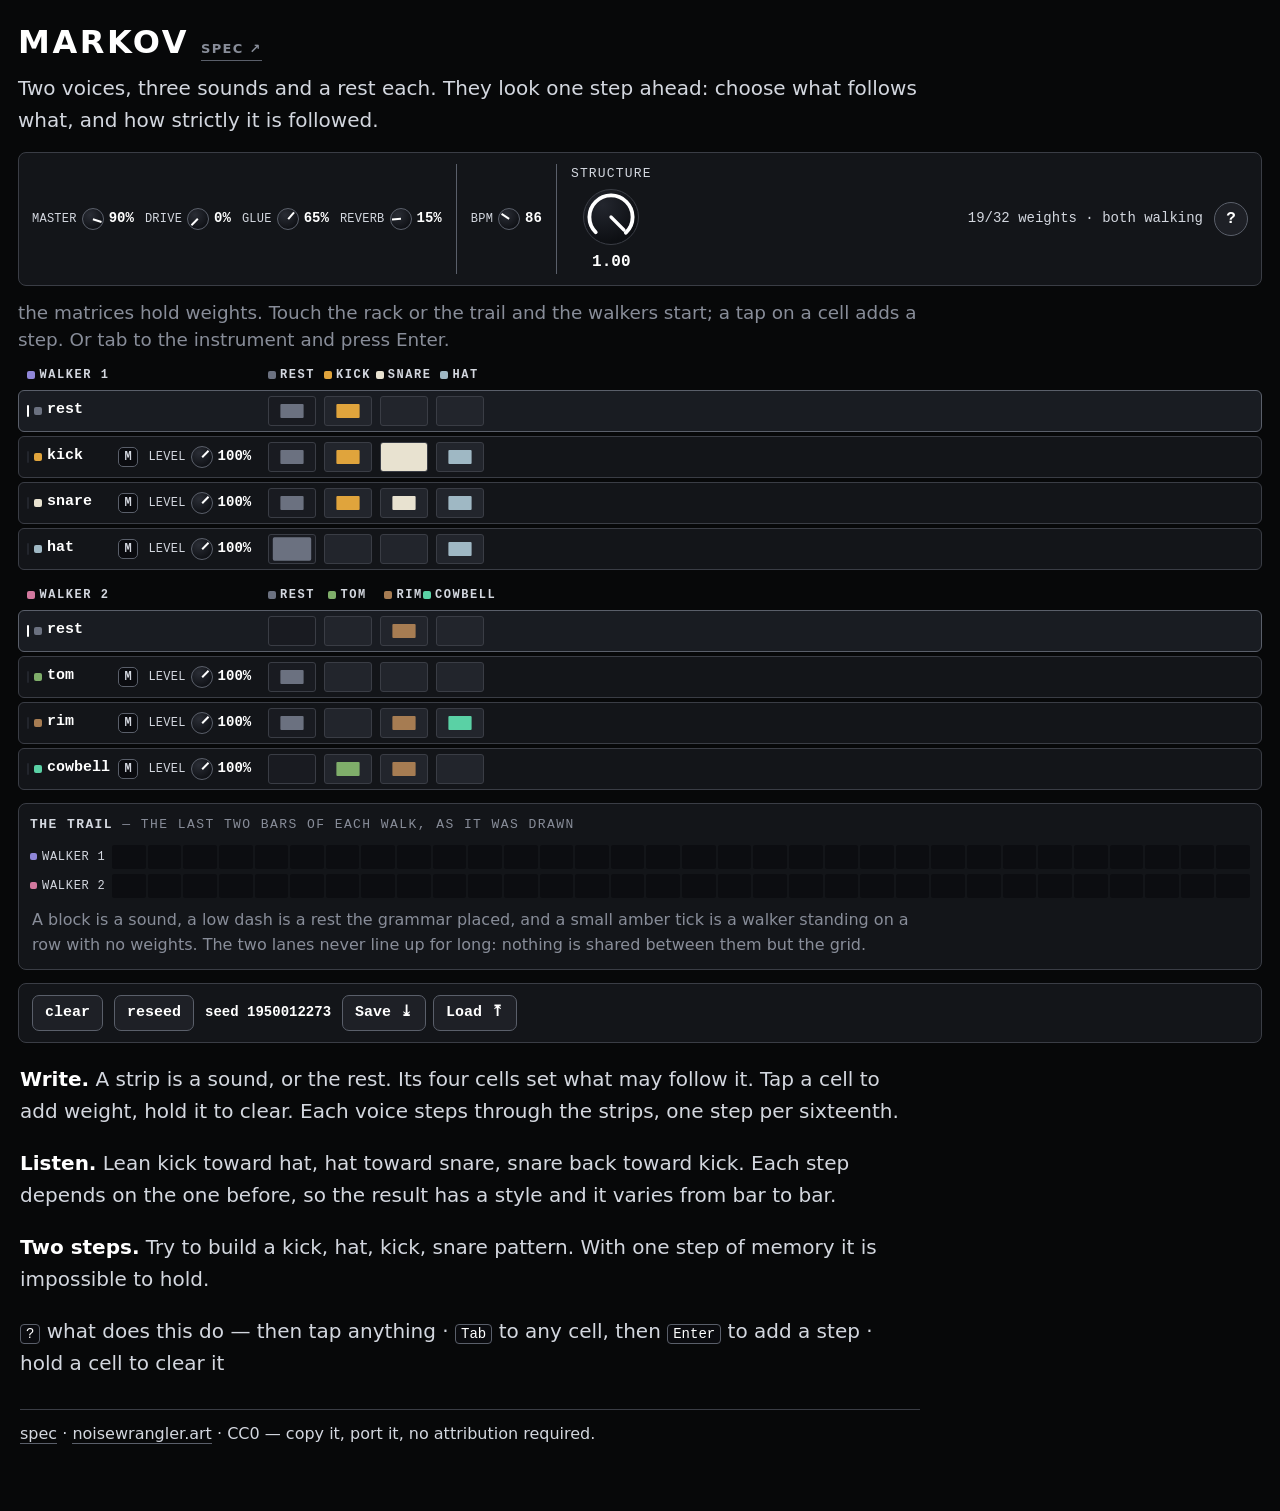
==== toys/markov/index.html @ 9e93f495 "hints: one plain sentence per control Co-Authored-By: Claude Fable 5.1 <noreply@anthropic.com> Claud" ====
<!doctype html>
<html lang="en">
<head>
<meta charset="utf-8">
<meta name="viewport" content="width=device-width, initial-scale=1, viewport-fit=cover">
<title>markov</title>
<meta name="description" content="Two first-order Markov chains, four states each, thirty-two weights. Each voice looks one step ahead. Set the weights by hand and listen to what one step of memory gives you.">
<meta property="og:title" content="markov — Playable Papers">
<meta property="og:description" content="Two voices that look one step ahead. Set what follows what, then turn the structure dial from strict to random.">
<meta property="og:image" content="https://play.noisewrangler.art/markov/og.png">
<meta property="og:url" content="https://play.noisewrangler.art/markov/">
<meta property="og:type" content="website">
<meta property="og:site_name" content="Noise Wrangler">
<link rel="alternate" type="text/markdown" href="spec.md" title="markov — mechanism spec">
<link rel="icon" href="../../lib/icon/favicon.svg" type="image/svg+xml">
<link rel="icon" href="../../lib/icon/favicon.ico" sizes="32x32">
<link rel="icon" href="../../lib/icon/favicon-192.png" type="image/png" sizes="192x192">
<link rel="icon" href="../../lib/icon/favicon-512.png" type="image/png" sizes="512x512">
<link rel="apple-touch-icon" href="../../lib/icon/apple-touch-icon.png">
<link rel="stylesheet" href="../../lib/lab.css">
<script>
/* ---- the stale-library guard, and why it is here rather than in the library ----
   A browser holding a cached `lib/*.js` that no longer matches this file gets a
   script that throws at its first statement and a `.wrap` that stays completely
   empty: a blank black page, no message, nothing to act on.

   `Lab.page` makes the same check for the pieces it calls — but it cannot run
   at all if `page.js` is itself the stale file, which is why this one is inline,
   in the head, ahead of every library script, and depends on nothing. */
(function () {
  var PARTS = ['audio', 'clock', 'voices', 'ui', 'shell', 'page', 'state'];

  function gone() {
    if (!window.Lab) return ['Lab'];
    var out = PARTS.filter(function (n) { return !window.Lab[n]; }).map(function (n) {
      return 'Lab.' + n;
    });
    if (!out.length && window.Lab.page && window.Lab.page.missing) {
      try { out = window.Lab.page.missing(); } catch (e) {}
    }
    return out;
  }

  function report(e) {
    var w = document.querySelector('.wrap');
    if (!w || w.children.length) return;
    var missing = gone();
    var p = document.createElement('p');
    p.className = 'hint';
    if (missing.length) {
      p.innerHTML = 'This page needs a hard reload ' +
        '(<kbd>Ctrl</kbd>+<kbd>Shift</kbd>+<kbd>R</kbd>): the browser is holding a ' +
        'cached copy of the library that no longer matches it. Missing: ';
      p.appendChild(document.createTextNode(missing.join(', ')));
    } else {
      p.textContent = 'This page did not start. The library is all here, so this is ' +
        'the page\'s own error: ';
      var c = document.createElement('code');
      c.textContent = (e && (e.message || (e.error && e.error.message))) || 'no message';
      p.appendChild(c);
    }
    w.appendChild(p);
  }

  /* Three ways a page fails to start, and three listeners. A throw at the top
     level is an 'error'. A throw inside `Lab.state.open(...).then` — where a
     page that opens on its default.json builds — is an unhandled REJECTION,
     which 'error' never hears. And a library piece that is simply absent is
     named at load. An empty .wrap at load is NOT evidence by itself: a page
     that opens asynchronously is legitimately empty while its default is
     fetched, so the load check reports only when `gone()` names a piece. */
  addEventListener('error', report);
  addEventListener('unhandledrejection', function (e) { report(e.reason); });
  addEventListener('DOMContentLoaded', function () {
    setTimeout(function () { if (gone().length) report(); }, 0);
  });
})();
</script>
<style>
/* Toy-specifics only — everything else is the lab bench (lab.css) and the
   composition (Lab.page).

   THE HUES ON THIS PAGE, and the rule they live under. Chrome is greyscale;
   hue belongs to events. A weight cell wears the colour of the state it points
   AT, because that is what the weight buys — so a column that is often set
   shows as a stripe of one hue, and a trail mark wears the colour of the sound
   that was drawn. The two WALKER hues are the third use and the one that needs
   saying: a walker is a voice in the paper's sense — a chain is monophonic —
   so its hue names a source of events, not a control. It appears on the
   walker's caption row in the rack and on its lane in the trail, and nowhere
   else. The rest is grey everywhere, because it is a state and not a sound. */

/* ---- a weight cell ----
   Wider than the 44 px target floor and shorter than it, which is what fits
   eight strips of the standard shape on one screen. A mis-tap is
   reversible in one gesture: tapping again cycles the weight round to zero. */
.wc{width:100%;height:30px;min-height:0;padding:0;border-radius:3px;
  background:var(--cell);border:1px solid var(--line);
  touch-action:pan-y;-webkit-touch-callout:none;user-select:none;
  display:flex;align-items:center;justify-content:center;cursor:pointer}
.wc:hover{border-color:var(--line2)}
.wc:focus-visible{outline:2px solid var(--accent);outline-offset:1px}
.wc i{display:block;width:100%;height:100%;border-radius:2px;
  transform:scale(0);transition:transform .09s ease-out}
/* The rest COLUMN is a hole the matrix places, so it reads a shade apart from
   the three that place a sound. The border above is what keeps it a target on
   a LIT strip: its ground and the lit row's are within a value of each other,
   so a cell distinguished by ground alone disappears on the one row a visitor
   is most likely to be editing. */
.wc.torest{background:#191b21}

/* ---- the strip the walker is standing on ----
   The lit strip is what makes a dead end visible as a light that has stopped
   moving, and it has to survive being one row among eight dark ones: a lift of
   the row's ground plus a mark against its name. */
.rack .rrow.cur{background:#191c22;border-color:var(--line2)}
.rack .rrow.cur .rname::before{content:'';width:2px;height:12px;border-radius:1px;
  background:var(--ink);flex:0 0 auto}

.rack .rrow .rname::before{content:'';width:2px;height:12px;border-radius:1px;
  background:var(--cell);flex:0 0 auto}


/* ---- the trail: the last two bars of each walk ----
   In the DOM rather than on a canvas: thirty-two discrete slots per walker,
   one per cell of the lattice, rather than a scrolling stretch of time — so a
   grid of elements needs no device-pixel handling and no resize listener, and
   it scales with the page. */
.tlane{display:grid;grid-template-columns:var(--tlab,80px) repeat(32,minmax(0,1fr));
  gap:2px;align-items:center}
.tlane + .tlane{margin-top:5px}
.tlab{display:flex;align-items:center;gap:5px;font-size:12px;color:var(--dim);
  text-transform:uppercase;letter-spacing:.06em;white-space:nowrap;overflow:hidden}
.tlab i{width:7px;height:7px;border-radius:2px;flex:0 0 auto}
.tsl{height:24px;border-radius:2px;background:#0c0d11;position:relative;overflow:hidden}
/* The bar line. NOT `.bar`: that is the library's control-row class, and a
   slot wearing it took `lab.css`'s panel background, border, padding and
   13 px bottom margin — which in a centre-aligned grid lifted every
   sixteenth slot off the line the other thirty-one sit on. A toy's own
   decoration class is never a bare word `lab.css` already owns. */
.tsl.blin{box-shadow:inset 1px 0 0 rgba(255,255,255,.22)}
.tsl i{position:absolute;inset:2px;border-radius:1px;display:block}
.tsl.hit i{background:var(--c)}
/* A rest is a state and it is drawn as one: a low dash, not an empty slot, so
   a silence the grammar placed is distinguishable from a walk that has not
   reached this cell yet. */
.tsl.rest i{inset:auto 2px 8px 2px;height:2px;background:var(--line2)}
.tsl.stuck i{inset:6px 42% 6px 42%;background:var(--warn);opacity:.45}
.tnote{margin:9px 2px 0;font-family:var(--fp);font-size:1rem;color:var(--faint);line-height:1.6;max-width:900px}
@media (max-width:720px){ .tnote{font-size:.95rem} }
</style>
</head>
<body>

<!-- The page is a composition the library lays out: this toy declares its
     master strip, its stage, its rack, its session controls, its text and its
     keys, and `Lab.page` puts them in the collection's order. -->
<div class="wrap"></div>

<script src="../../lib/audio.js"></script>
<script src="../../lib/clock.js"></script>
<script src="../../lib/voices.js"></script>
<script src="../../lib/ui.js"></script>
<script src="../../lib/shell.js"></script>
<script src="../../lib/page.js"></script>
<script src="../../lib/state.js"></script>
<script>
"use strict";

/* ============================================================
   markov — two first-order chains, four states each, and nothing
   else. See spec.md; the claim is §1 and the step rule is §3.
   ============================================================ */

/* ---- the two walkers ----
   Four states each: state 0 is the walker's REST and states 1..3 are its
   sounds. The sounds are the library palette unchanged, so the kick here is
   the kick in every other toy of the collection. None of the six has a long
   tail or a pitch: a crash smears the cell it was drawn on and a plucked note
   invites the ear to hear melody, and either blurs the figure this page wants
   heard.

   The walker's own hue is not a sound's. It names the lane and the group. */
const WALKERS = [
  { key: 'w1', name: 'walker 1', color: '#8f86d8', sounds: ['kick', 'snare', 'hat'] },
  { key: 'w2', name: 'walker 2', color: '#d2789e', sounds: ['tom', 'rim', 'cowbell'] }
];

const NW = WALKERS.length;
const S = 4;                                 // states per walker, rest included
const CELLS = S * S;                         // 16 weights per walker
const REST_HUE = '#6b7180';
const MAXW = 4;                              // steps of weight a cell can hold

const BPM = { min: 40, max: 200, def: 100 };
const BAR_CELLS = 16;
const TRAIL = BAR_CELLS * 2;                 // the last two bars

const stName = (w, i) => (i === 0 ? 'rest' : WALKERS[w].sounds[i - 1]);
function stColor(w, i) {
  if (i === 0) return REST_HUE;
  const v = Lab.voices.get(WALKERS[w].sounds[i - 1]);
  return (v && v.color) || '#888';
}

/* ---- the caption a group is headed by ----
   The four "next" columns mean different sounds in each group, so each group
   carries its own heading: the walker's name over the name column, and over
   each "next" column the state that column points at. A heading of bare names
   would ask a visitor to match a hue against a row label eight times before
   they could play, so every cell holds a swatch — the rack's own `.rsw`, the
   same mark the strips wear.

   They are FUNCTIONS rather than nodes because both groups want live cells: a
   Node handed to a second caption row is cloned, which is right for a copy and
   wrong for two headings that were never the same heading. */
function capCell(text, hue) {
  const f = document.createDocumentFragment();
  const sw = document.createElement('i');
  sw.className = 'rsw';
  sw.style.background = hue;
  f.append(sw, document.createTextNode(text));
  return f;
}

function captionFor(wi) {
  const out = { name: () => capCell(WALKERS[wi].name, WALKERS[wi].color) };
  for (let c = 0; c < S; c++) out['n' + c] = () => capCell(stName(wi, c), stColor(wi, c));
  return out;
}

function captionHintFor(wi) {
  const out = {
    name: WALKERS[wi].name + ': four states and their sixteen weights'
  };
  for (let c = 0; c < S; c++) {
    out['n' + c] = 'how often ' + stName(wi, c) + ' may follow each strip’s state';
  }
  return out;
}

/* ---- params: written by the controls, read live by the engine ----
   RESTORE BEFORE BUILD. The snapshot lands here first and the controls take
   their initial value from it, so no UI syncing exists anywhere.

   Thirty-two numbers set one at a time is by far the most expensive thing on
   this page to lose, so the matrices autosave with everything else. The
   factory matrices here are EMPTY — that is the instrument `clear` returns to,
   and what a page opened off a disk gets — while a stranger opens on the
   example in default.json. Either way no line on the page may state what a
   matrix holds as though it were a fact about the page: the lines that say so
   are driven by the matrices. */
const params = {
  bpm: BPM.def,
  seed: 0,
  mx: [new Array(CELLS).fill(0), new Array(CELLS).fill(0)],
  /* How closely the walk READS the matrices: 1 the matrices as written, 0 a
     uniform draw. A lens on the draw, never a write — see drawNextState. */
  structure: 1,
  strips: {}
};

/* `params` is the schema the merge restores into — a key it does not hold is
   dropped — so the strips are declared here, one per rack row, by the row's key. */
WALKERS.forEach(function (wk) {
  for (let r = 0; r < S; r++) params.strips[wk.key + 's' + r] = { gain: 1, mute: false, pan: 0 };
});

/* ---- what the page opens on ----
   A returning visitor's session, else the example in default.json (JP's
   matrices of 2026-10-05), else the bare factory parameters above — which is
   the empty instrument, and what a page opened off a disk gets, saying so.

   THE REST OF THIS SCRIPT IS THE CALLBACK'S BODY AND IS NOT RE-INDENTED: a
   one-change re-indent of eight hundred lines destroys the history of every
   line in it. The callback closes at the foot of the script. */
Lab.state.open('markov').then(function (saved) {
if (saved && saved.params) Lab.state.merge(params, saved.params);
if (!params.seed) params.seed = Lab.prng.newSeed();

/* A snapshot written by an earlier shape of this page can carry anything, and
   the matrices are the one thing the engine indexes into blind. Normalise them
   to exactly what the walkers expect rather than trusting storage. */
params.mx = WALKERS.map(function (_, i) {
  const src = (Array.isArray(params.mx) && Array.isArray(params.mx[i])) ? params.mx[i] : [];
  const out = new Array(CELLS).fill(0);
  for (let k = 0; k < CELLS; k++) {
    const v = Math.round(Number(src[k])) || 0;
    out[k] = v > 0 ? Math.min(v, MAXW) : 0;
  }
  return out;
});

// the dial's value, from anywhere: a number, clamped to its own range
params.structure = (typeof params.structure === 'number' && isFinite(params.structure))
  ? Math.max(0, Math.min(1, params.structure)) : 1;

/* NOTHING HAS TO BE ZEROED ON LOAD. A page never reopens sounding, and here
   that is the start gesture's doing rather than a parameter's: the audio
   context is built inside the visitor's first press and never at load, so a
   restored page is silent until a hand asks — and then it resumes the grammar
   it was left with, which is what a restored matrix is for. A page whose gate
   is a saved number has to force that number back to zero; this one has no
   gate at all. */

/* ---- the walkers' state, and their randomness ----
   Each walker owns its stream. Two walkers drawing from one generator would
   make walker 1's sequence depend on how many draws walker 2 had made, so
   adding a weight to walker 2 would change walker 1's walk — the opposite of
   the claim. Both are derived from one seed, so a reseed moves the whole
   performance and a saved seed replays it. */
const walk = WALKERS.map(() => ({ state: 0, rng: null }));

function seedWalkers() {
  const root = Lab.prng.create(params.seed);
  walk.forEach(w => { w.rng = Lab.prng.create(root.int(1, 2147483646)); });
}
seedWalkers();

const cellSec = () => 60 / params.bpm / 4;

const wAt = (i, r, c) => params.mx[i][r * S + c];

function rowSum(i, r) {
  const W = params.mx[i];
  let s = 0;
  for (let c = 0; c < S; c++) s += W[r * S + c];
  return s;
}

function weightsSet() {
  let n = 0;
  for (let i = 0; i < NW; i++) for (let k = 0; k < CELLS; k++) if (params.mx[i][k] > 0) n++;
  return n;
}

/* Below structure 1 every row has somewhere to go — the uniform share
   reaches every state — so a walker can only stand still at 1. */
const structured = () => params.structure >= 1;
const walking = i => !structured() || rowSum(i, walk[i].state) > 0;

/* MarkovStateMachine::drawNextState, line for line.
   The two branches that look like defensive noise are the rule, and both say
   the same thing: the chain STAYS. An all-zero row is idempotent, and so is the
   floating-point tail where the accumulation lands a hair under the draw — the
   source returns the current slot there, and reaching back for the last
   non-zero column instead would advance the walk on an arithmetic accident.
   Whole weights sum exactly and never reach it; fractional ones can, and that
   is the port the agreement is written for. */
function drawNextState(i, current) {
  const W = params.mx[i];
  const row = new Array(S);
  let sum = 0;
  for (let c = 0; c < S; c++) { row[c] = W[current * S + c]; sum += row[c]; }

  if (!structured()) return drawBlended(i, current, row, sum);

  if (sum <= 0) return current;              // empty row: the chain stays put

  const r = walk[i].rng.float(0, sum);
  let cum = 0;
  for (let c = 0; c < S; c++) {
    cum += row[c];
    if (r <= cum) return c;
  }
  return current;                            // the accumulation fell short: stay
}

/* THE STRUCTURE DIAL'S LAW — a blend in PROBABILITY space, per row:

     p_example = w / Σw              (Σw > 0)
               = one-hot on itself   (Σw = 0: an empty row means stay)
     p         = (1 − s)·¼ + s·p_example

   Not a blend of the weights: the example's rows have different totals, so a
   heavy row would keep its shape at mid-dial while a light one went flat
   early, and the middle of the dial would mean something different on every
   row. In probability space every row is the same distance from uniform at
   the same `s`. At s = 1 the draw above runs instead, unchanged and drawing
   the same one number per step, so the full dial is the plain chain exactly;
   below 1 no row is a dead end. The matrices themselves are never touched. */
function drawBlended(i, current, row, sum) {
  const s = params.structure;
  const r = walk[i].rng.float(0, 1);
  let cum = 0;
  for (let c = 0; c < S; c++) {
    const pe = sum > 0 ? row[c] / sum : (c === current ? 1 : 0);
    cum += (1 - s) / S + s * pe;
    if (r <= cum) return c;
  }
  return current;                            // float dust at the top: stay
}

/* ============================================================
   ONE CELL OF THE LATTICE, FOR ONE WALKER.

   There is no gate and no rest length: what the walk draws is
   what sounds, and a long silence is a heavy rest→rest weight.
   ============================================================ */
function step(i, t, late) {
  const from = walk[i].state;

  /* An empty current row is a DEAD END: no advance, no emission. The state
     machine's own `advance()` would return `current` here and the sound would
     re-fire on every cell; the trigger guards it instead. It is also where
     `clear` leaves the page — an empty matrix is four dead ends and both
     walkers stand on their rest — so this branch is a state a visitor meets
     rather than an edge case, and the start line says so in words. Below
     structure 1 there is no dead end: the uniform share always has a way on. */
  if (structured() && rowSum(i, from) <= 0) return { kind: 'stuck' };

  const next = drawNextState(i, from);
  walk[i].state = next;

  if (next === 0) return { kind: 'rest' };   // a hole the grammar placed

  /* A cell whose timestamp is already past — the tab was hidden long enough to
     outrun even the widened horizon — is WALKED and not sounded, or the whole
     backlog arrives at once the moment the tab comes back. */
  if (!late) Lab.voices.play(WALKERS[i].sounds[next - 1], t);
  return { kind: 'hit', state: next };
}

/* ---- the scheduler ----
   ONE ticker drives both walkers: they share the lattice and nothing else. The
   cell duration is read live so a bpm change alters only cells not yet
   scheduled, and every event lands on its cell's own absolute timestamp. */
const pending = [];
const ticker = Lab.clock.createTicker({
  periodSec: cellSec,
  onTick: (n, t) => {
    const late = !Lab.audio.ctx || t < Lab.audio.ctx.currentTime - 0.005;
    for (let i = 0; i < NW; i++) {
      const ev = step(i, t, late);
      ev.t = t; ev.n = n; ev.w = i;
      pending.push(ev);
    }
    /* The release queue is drained on animation frames, and those do not run
       in a hidden tab while the walks do — so the queue is bounded WHERE IT IS
       FILLED. Older entries go rather than the newest, because what a
       returning visitor wants to see is the walk they came back to. */
    if (pending.length > 1024) pending.splice(0, pending.length - 1024);
  }
});

/* ============================================================
   THE TRAIL — time, which a strip cannot hold.
   ============================================================ */

/* Events are composed up to a horizon ahead of the sound, so the trail and the
   lit strip are released against the AUDIO clock rather than drawn when they
   are scheduled. Otherwise the walk is seen an eighth of a second before it is
   heard.

   This surface is on `requestAnimationFrame` and not on `page.onPaint`, which
   is where a rack cell that is a VIEW belongs: at 100 bpm a cell is 150 ms and
   the page's poll runs at 200, so the walk would be shown behind its own
   sound. The reason the poll exists — that it stops in a hidden tab — is
   satisfied here by bounding the queue at the ticker instead. */
const trailBuf = WALKERS.map(() => []);
const shown = WALKERS.map(() => 0);          // the state each lane is showing
let raf = 0;

const trailEl = document.createElement('div');
const lanes = [];
WALKERS.forEach(function (wk, i) {
  const lane = document.createElement('div');
  lane.className = 'tlane';
  lane.setAttribute('role', 'img');
  lane.setAttribute('aria-label', wk.name + ': the last two bars of its walk');
  const lab = document.createElement('div');
  lab.className = 'tlab';
  const sw = document.createElement('i');
  sw.style.background = wk.color;
  lab.appendChild(sw);
  lab.appendChild(document.createTextNode(wk.name));
  lane.appendChild(lab);
  const slots = [];
  for (let k = 0; k < TRAIL; k++) {
    const d = document.createElement('div');
    d.className = 'tsl';
    d.appendChild(document.createElement('i'));
    lane.appendChild(d);
    slots.push(d);
  }
  lanes.push(slots);
  trailEl.appendChild(lane);
});

const trailBlk = Lab.ui.panel({
  title: 'the trail',
  note: 'the last two bars of each walk, as it was drawn',
  label: 'the trail'
});
trailBlk.appendChild(trailEl);
trailBlk.insertAdjacentHTML('beforeend',
  '<p class="tnote">A block is a sound, a low dash is a rest the grammar placed, ' +
  'and a small amber tick is a walker standing on a row with no weights. ' +
  'The two lanes never line up for long: nothing is shared between them but the grid.</p>');

function pushTrail(ev) {
  const buf = trailBuf[ev.w];
  buf.push(ev);
  while (buf.length > TRAIL) buf.shift();
}

function paintTrail() {
  for (let i = 0; i < NW; i++) {
    const buf = trailBuf[i], slots = lanes[i], off = TRAIL - buf.length;
    for (let k = 0; k < TRAIL; k++) {
      const el = slots[k], fill = el.firstChild;
      const ev = k >= off ? buf[k - off] : null;
      let cls = 'tsl';
      if (ev) {
        if (ev.n % BAR_CELLS === 0) cls += ' blin';
        if (ev.kind === 'hit') {
          cls += ' hit';
          fill.style.setProperty('--c', stColor(i, ev.state));
        } else if (ev.kind === 'rest') cls += ' rest';
        else if (ev.kind === 'stuck') cls += ' stuck';
      }
      el.className = cls;
    }
  }
}

function frame() {
  const now = Lab.audio.ctx ? Lab.audio.ctx.currentTime : 0;
  let dirty = false;
  while (pending.length && pending[0].t <= now) {
    const ev = pending.shift();
    if (ev.kind === 'hit') shown[ev.w] = ev.state;
    else if (ev.kind === 'rest') shown[ev.w] = 0;
    pushTrail(ev);
    dirty = true;
  }
  if (dirty) { paintTrail(); paintCurrent(); }
  raf = requestAnimationFrame(frame);
}

/* ============================================================
   THE RACK — the instrument, with both matrices in it.

   A weight is a playable parameter, so it is a rack cell. Eight
   strips in state order, each walker's group opened by its rest:
   a rest is a strip in the standard shape with its mixer cells
   empty, so the columns line up and anything a rest grows later
   is one more column rather than a different kind of row.
   ============================================================ */
const ROWS = [];
const ROWAT = {};
WALKERS.forEach(function (wk, i) {
  for (let r = 0; r < S; r++) {
    const key = wk.key + 's' + r;
    ROWAT[key] = { key: key, w: i, s: r };
    const row = (r === 0)
      ? { key: key, name: 'rest', color: REST_HUE }     // no voice: no level, no mute
      : { key: key, voice: wk.sounds[r - 1], name: wk.sounds[r - 1] };
    /* Every group after the first opens its own caption row, immediately above
       the rest that opens the group. The first group's is the rack's own
       caption, declared on the columns below. */
    if (r === 0 && i > 0) row.group = { caption: captionFor(i), captionHint: captionHintFor(i) };
    ROWS.push(row);
  }
});

const NEXT_KEYS = ['n0', 'n1', 'n2', 'n3'];
const cellsEl = WALKERS.map(() => new Array(CELLS).fill(null));

/* Tap adds a step; a tap past full clears, so the whole range is reachable by
   tapping alone — and a long press clears from anywhere, which is the shortcut
   rather than the only way. A press that TRAVELS is a scroll and writes
   nothing: the rack is most of a narrow screen, so the page has to remain
   scrollable from on top of it. */
const LONG_MS = 420, SLOP = 9;

function wireCell(b, i, r, c) {
  let px = 0, py = 0, timer = 0;
  let done = false;   // the gesture has already been answered (a hold, a travel)
  const cancel = () => { if (timer) { clearTimeout(timer); timer = 0; } };

  b.addEventListener('pointerdown', e => {
    cancel();
    if (e.button) { done = true; return; }            // primary button only
    px = e.clientX; py = e.clientY; done = false;
    timer = setTimeout(() => { timer = 0; done = true; setWeight(i, r, c, 0); }, LONG_MS);
  });
  b.addEventListener('pointermove', e => {
    if (!timer && !done) return;
    if (Math.abs(e.clientX - px) > SLOP || Math.abs(e.clientY - py) > SLOP) {
      cancel(); done = true;
    }
  });
  b.addEventListener('pointerup', e => {
    cancel();
    if (done) return;
    if (Math.abs(e.clientX - px) > SLOP || Math.abs(e.clientY - py) > SLOP) return;
    bump(i, r, c);
  });
  b.addEventListener('pointercancel', () => { cancel(); done = true; });
  b.addEventListener('contextmenu', e => {
    e.preventDefault();
    done = true;                   // the up that follows is not a tap either
    setWeight(i, r, c, 0);
  });
  // Keyboard only: a pointer-driven click has already been answered above.
  b.addEventListener('click', e => { if (e.detail === 0) bump(i, r, c); });
}

function bump(i, r, c) {
  const v = wAt(i, r, c);
  setWeight(i, r, c, v >= MAXW ? 0 : v + 1);
}

function setWeight(i, r, c, v) {
  params.mx[i][r * S + c] = v > 0 ? v : 0;
  paintCell(i, r, c);
}

function paintCell(i, r, c) {
  const b = cellsEl[i][r * S + c];
  if (!b) return;
  const v = wAt(i, r, c);
  const f = b.firstChild;
  f.style.background = v > 0 ? stColor(i, c) : '';
  f.style.transform = 'scale(' + (v > 0 ? 0.34 + 0.66 * (v / MAXW) : 0) + ')';
  b.setAttribute('aria-label',
    stName(i, r) + ' to ' + stName(i, c) + ', weight ' + v + ' of ' + MAXW);
}

function paintAll() {
  for (let i = 0; i < NW; i++)
    for (let r = 0; r < S; r++) for (let c = 0; c < S; c++) paintCell(i, r, c);
  paintCurrent();
}

function paintCurrent() {
  if (!page || !page.rack) return;
  for (let i = 0; i < NW; i++) {
    for (let r = 0; r < S; r++) {
      const row = page.rack.row(WALKERS[i].key + 's' + r);
      if (row) row.classList.toggle('cur', r === shown[i]);
    }
  }
}

function weightCell(ctx, c) {
  const at = ROWAT[ctx.key];
  const b = document.createElement('button');
  b.type = 'button';
  b.className = 'wc' + (c === 0 ? ' torest' : '');
  b.appendChild(document.createElement('i'));
  b.dataset.hint = c === 0
    ? 'how often a rest may follow ' + stName(at.w, at.s) + ', hold to clear'
    : 'how often ' + stName(at.w, c) + ' may follow ' + stName(at.w, at.s) + ', hold to clear';
  b.title = b.dataset.hint;
  wireCell(b, at.w, at.s, c);
  cellsEl[at.w][at.s * S + c] = b;
  return b;
}

/* The rack's own caption row is the FIRST group's heading; every later group
   carries its own on the row that opens it. */
const CAP1 = captionFor(0), CAPHINT1 = captionHintFor(0);

const nextColumns = NEXT_KEYS.map(function (k, c) {
  return {
    key: k,
    width: '48px',
    caption: CAP1[k],
    captionHint: CAPHINT1[k],
    /* A weight cell ASKS FOR SOUND — it is what starts a walker — so it is
       marked rather than left to the region's blanket answer. */
    asks: true,
    cell: ctx => weightCell(ctx, c)
  };
});

/* ============================================================
   THE SESSION BAR — what you do TO the instrument.
   ============================================================ */
const clearBtn = Lab.ui.confirm({
  text: 'clear',
  armed: 'clear — sure?',
  hint: 'empty every weight of both matrices',
  onArm: () => {
    if (weightsSet()) return true;
    Lab.ui.status('there is nothing built yet');
    return false;
  },
  onConfirm: () => {
    for (let i = 0; i < NW; i++) {
      params.mx[i].fill(0);
      walk[i].state = 0;
      shown[i] = 0;
      trailBuf[i].length = 0;
    }
    pending.length = 0;
    paintAll();
    paintTrail();
    Lab.ui.status('cleared — both walkers are back on their rest');
  }
});

const seedEl = document.createElement('span');
seedEl.className = 'val';
function renderSeed() { seedEl.textContent = 'seed ' + params.seed; }
renderSeed();

const reseedBtn = document.createElement('button');
reseedBtn.type = 'button';
reseedBtn.textContent = 'reseed';
reseedBtn.dataset.hint = 'reroll the dice: same weights, new walks';
reseedBtn.title = reseedBtn.dataset.hint;
reseedBtn.addEventListener('click', () => {
  params.seed = Lab.prng.newSeed();
  seedWalkers();
  renderSeed();
  Lab.ui.status('seed ' + params.seed);
});

/* ============================================================
   THE STRUCTURE DIAL — one parameter, two dials.

   The desktop's sits in the master strip's controls: it shapes the
   walk and asks for nothing, so it declines and answers a cold hand.
   The phone's is the teaser's one control, and like everything in
   the teaser it arms. Each shows the other's writes; one parameter.
   It is on the desktop too because the value persists and the mode
   is CSS over one DOM: a desktop without it could play a blended
   chain with nothing on screen saying so.
   ============================================================ */
const STRUCT_HINT = 'how closely the walks follow their matrices: 1 as written, 0 random';
const STRUCT_DEF = 1;
let tStruct = null;
const dStruct = Lab.ui.dial({
  label: 'structure', min: 0, max: 1, step: 0.01, value: params.structure,
  fmt: v => v.toFixed(2), hint: STRUCT_HINT,
  onInput: v => { params.structure = v; if (tStruct) tStruct.show(v); },
  onDefault: () => dStruct.set(STRUCT_DEF)
});
tStruct = Lab.ui.dial({
  label: 'structure', min: 0, max: 1, step: 0.01, value: params.structure,
  fmt: v => v.toFixed(2),
  hint: 'how closely the walks follow their matrices: 1 as written, 0 random',
  onInput: v => { params.structure = v; dStruct.show(v); },
  onDefault: () => dStruct.set(STRUCT_DEF)
});

/* ============================================================
   THE PAGE
   ============================================================ */
function whoWalks() {
  const on = [];
  for (let i = 0; i < NW; i++) if (walking(i)) on.push(i);
  return on;
}

function allMuted() {
  return ROWS.every(function (r) {
    if (!r.voice) return true;                       // a rest has nothing to mute
    const s = params.strips[r.key];
    return !!(s && s.mute);
  });
}

const page = Lab.page.build({
  title: 'markov',
  shows: 'Two voices, three sounds and a rest each. They look one step ahead: ' +
         'choose what follows what, and how strictly it is followed.',
  spec: 'spec.md',
  // repo: '…',            ← SET BEFORE PUBLISHING
  site: 'https://noisewrangler.art',

  /* ---- the master strip ----
     The master chain, the tempo and the structure dial, and nothing else.
     There is no per-walker control anywhere on the desktop page: everything
     that is not the chain, or how it is read, is off it. No transport either — the walk has no beginning: it runs from the
     first touch, and after `clear` a button reading "play" would start
     nothing, which would be the page's first lie. */
  bpm: {
    min: BPM.min, max: BPM.max, def: BPM.def, value: params.bpm,
    hint: 'the pulse both walkers step on, one cell a sixteenth',
    onChange: v => { params.bpm = v; }
  },
  master: saved && saved.fx ? saved.fx : {},
  controls: [{ el: dStruct, says: 'that is structure — how closely the walks read ' +
    'their matrices. It shapes the walk and does not start it' }],
  hints: true,
  midi: false,
  status: () => {
    const on = whoWalks();
    const who = on.length === NW ? 'both walking'
      : on.length === 0 ? 'nothing walking'
      : WALKERS[on[0]].name + ' walking';
    return weightsSet() + '/' + (NW * CELLS) + ' weights · ' + who;
  },

  start: {
    gesture: 'Tap a cell in a rest row',      // the phrase for an empty or stuck chain
    state: () => {
      if (!weightsSet() && structured()) return 'nothing';
      if (!whoWalks().length) return 'stuck';
      const fx = Lab.audio.getState();
      if (allMuted() || (fx && fx.master <= 0)) return 'shut';
      return null;
    },
    words: {
      notStarted: () => (weightsSet()
        ? 'the matrices hold weights. Touch the rack or the trail and the walkers ' +
          'start; a tap on a cell adds a step.'
        : 'tap a cell in a rest row: that is the first weight, and it starts ' +
          'the audio and the chain at once.'),
      nothing: 'both chains are standing on their rest, and a rest with no weights ' +
               'goes nowhere. Tap a cell in a rest row to say what may follow a silence.',
      stuck: () => 'walker 1 is standing on ' + stName(0, walk[0].state) +
             ' and walker 2 on ' + stName(1, walk[1].state) + ', and neither row ' +
             'has a weight, so nothing can move. Give one of those rows a cell.',
      shut: 'it is running and nothing reaches you: every sound is muted in the rack, ' +
            'or the master level in the bar above is at zero.',
      running: () => {
        const on = whoWalks();
        /* Not `=== NW`: the build-time sweep measures every one of these
           sentences before a walker exists, and `running` with nothing walking
           must return a sentence rather than reach past the end of a list. */
        if (on.length !== 1) {
          return 'both chains are walking. Add a weight to change what may follow a ' +
                 'row, and press reseed to hear that a matrix holds a grammar.';
        }
        const off = WALKERS[on[0] === 0 ? 1 : 0];
        return WALKERS[on[0]].name + ' is walking and ' + off.name + ' is standing ' +
               'still. Tap a cell in its rest row to hear two chains that share nothing.';
      }
    }
  },

  /* What the hands play comes before what the eyes read: the matrices are in
     the rack, so the rack IS the instrument and the trail follows it. */
  instrument: 'rack',
  stage: [trailBlk],

  rack: {
    rows: ROWS,
    label: 'the two chains: a strip is a state, and the cells along it are what may follow it',
    columns: [
      /* `name` carries a caption because the caption row's first cell is what
         names the GROUP the four next-columns belong to. */
      { key: 'name', caption: CAP1.name, captionHint: CAPHINT1.name },
      'mute', 'gain'
    ].concat(nextColumns).concat([
      { key: 'pad', width: 'minmax(0,1fr)' }
    ]),
    state: params.strips,
    onStrip: (key, strip) => { params.strips[key] = strip; }
  },

  session: [clearBtn, reseedBtn, seedEl, Lab.state.buttons()],

  text: [
    { head: 'Write.', body: 'A strip is a sound, or the rest. Its four cells set ' +
      'what may follow it. Tap a cell to add weight, hold it to clear. Each voice ' +
      'steps through the strips, one step per sixteenth.' },
    { head: 'Listen.', body: 'Lean kick toward hat, hat toward snare, snare back ' +
      'toward kick. Each step depends on the one before, so the result has a style ' +
      'and it varies from bar to bar.' },
    { head: 'Two steps.', body: 'Try to build a kick, hat, kick, snare pattern. ' +
      'With one step of memory it is impossible to hold.' }
  ],

  keys: '<kbd>?</kbd> what does this do — then tap anything · ' +
        '<kbd>Tab</kbd> to any cell, then <kbd>Enter</kbd> to add a step · ' +
        'hold a cell to clear it',

  /* THE TEASER. One dial from a uniform walk (0) to the matrices as written
     (1), and the trail kept because it is passive time; the rack is the desk.
     The phone's words name the dial, never a cell, since no cell is on the
     phone — and below 1 nothing can be empty or stuck. */
  teaser: {
    controls: [tStruct],
    stage: [trailBlk],
    gesture: 'Turn the structure dial',
    words: {
      notStarted: 'turn structure: 1 follows the weights, 0 is random.',
      nothing: 'both matrices are empty, so at 1 nothing can move. Turn structure down.',
      stuck: 'both walkers stand on rows with no weights, so at 1 nothing moves. ' +
             'Turn structure down.',
      shut: 'it is running and nothing reaches you: it is muted, or at zero, on the ' +
            'desktop page.',
      running: () => (params.structure >= 0.5
        ? 'turn structure down and the grammar dissolves into a uniform draw.'
        : 'turn structure up: a grammar arrives, but kick, hat, kick, snare never will.')
    },
    share: { text: 'Two voices, one step of memory each. The phone has one dial; ' +
                   'the matrices are on the desktop page.' },
    /* The phone's standing text: only what the phone shows, the dial and the trail. */
    text: [{ head: 'Strict or random.', body: 'Two voices walk the trail, each ' +
      'looking one step ahead. At 1 they follow the weights; at 0 every step is a ' +
      'quarter chance. Turn structure down and listen to the pattern loosen.' }]
  },

  onStart: () => {
    Lab.audio.fadeIn(0.03);
    ticker.start();
    if (!raf) raf = requestAnimationFrame(frame);
  }
});

paintAll();
paintTrail();

/* The autosave handle is KEPT rather than dropped: it is otherwise a permanent
   background write loop with no way out, which is not a thing to leave running
   on a public page. */
const autosave = Lab.state.attach({
  key: 'markov',
  collect: () => ({ params: params, fx: Lab.audio.getState() })
});

});   // the end of `Lab.state.open('markov').then(function (saved) {`
</script>
</body>
</html>
---- lib/lab.css ----
/* ============================================================
   lab.css — the standard lab-bench theme.
   Extracted from somitsu-grid (chrome, lanes, gates, mini-ranges)
   plus the somitsu-circles rotary knob visuals.

   THE RULE: chrome is greyscale — whites, blacks, muted greys;
   interactive = white on black. Hue belongs to EVENTS only
   (voice colors, event marks, armed/warning states). A toy that
   wants a colored control states why in its own <style>.

   Markup grammar (see lib/README.md):
     .wrap > h1 + .sub + .bar + panels/.lane rows + canvas.tl + .hint
     .bar  > button.pri | .ctl (label above control) | .sep | .spacer
     .lane > controls…  (optionally the fixed-width .lc cluster
             with .lc-r1/.lc-r2 rows, then a canvas.tl)
     controls: .knob-wrap rotary (Lab.ui.knob), .km mini-range,
               .gate probability bar, .dot 20px toggles
     .ictl inline label + control (Lab.ui.inline)
     .rackwrap > .rack > .rrow (Lab.ui.rack), one row per voice
     #status is a fixed toast (Lab.ui.status), out of page flow.

   NAMES THIS FILE OWNS — a toy's own stylesheet must not INVENT one
   for a thing of its own. (Restyling a library component on purpose —
   `.rack .dial-wrap`, `#rack .rrow` — is a different act and is fine.)
   The failure is silent, cosmetic, and looks like the toy's CSS being
   wrong: a trail that marked every sixteenth slot with class `bar`
   took this file's panel background, border, 11x13 px padding and
   13 px bottom margin, and in a centre-aligned grid that margin
   lifted every sixteenth slot off the line the other thirty-one sit
   on. It was visible in a screenshot before it was visible in the
   code. `Lab.page` warns at build when a page's own stylesheet
   defines one of the ordinary words in the first row below — the ones
   a toy is likely to invent and not expect to be taken.

     CHECKED — ordinary words, easy to invent by accident:
       bar  lane  blk  wrap  sub  hint  val  ctl  dot  km  kl

     ALSO OWNED — component names, restyled deliberately or not at all:
       blk-head  rack  rackwrap  rrow  rcap  rcap-group  rcapl  rname
       rsw  ictl  gate  gfill  knob  knob-wrap  ptr  dial  dial-wrap
       dial-label  dial-val  sep  spacer  status  muted  on  off  ro
       armed  pri  tog  tl  lc  lc-r1  lc-r2  vname  gk  gpct  kn
       and every pp-* name.

   A toy's own classes are its own: prefix them, or pick a word this
   list does not hold. `blin`, not `bar`.
   ============================================================ */
:root{
  /* ground + surfaces — greyscale chrome, muted high contrast */
  --bg:#070809;
  --panel:#131519;
  --panel2:#1e2026;
  --cell:#22252c;
  --cell-line:#464b56;
  --line:#3a3d45;
  --line2:#5a5f6a;

  --ink:#ffffff;           /* pure white primary */
  --dim:#d3d7df;           /* high-contrast secondary */
  --faint:#888d99;

  /* the events are the ONLY hue; everything else is greyscale */
  --duple:#ff8a2b;         /* event hue 1 (somitsu: duple) */
  --triplet:#38b7f3;       /* event hue 2 (somitsu: triplet) */
  --one:#ffffff;           /* bar line — white */
  --beat-line:rgba(255,255,255,0.55);   /* beat gridlines */
  --guide:rgba(255,255,255,0.15);       /* snap guides */
  --accent:#ffffff;        /* interactive = white (max contrast) */
  --accent-ink:#070809;    /* black text on white */
  --good:#54e08a;
  --warn:#ffbe3d;

  --f:ui-monospace,"Cascadia Code","SF Mono",Menlo,Consolas,monospace;
  /* Two voices. Monospace (--f) is the default and belongs to controls, readouts
     and anything that is counted; prose (nameplate, standing text, hints, the
     start line, the footer) opts into the site's sans (--fp) and its measure. */
  --fp:system-ui,-apple-system,sans-serif;
  --r:8px;

  /* ---- THE ONE BREAKPOINT: the teaser width ----
     Above it the page is the desktop page and may reflow at widths of its
     own choosing, stated in the toy's spec. Below it is the teaser's
     business, per toy. This declaration is where the number lives.

     Scripts read it from here (`Lab.shell.env.teaser`), so prose that names
     a position — "the dial below the rack" — asks the stylesheet rather than
     carrying a second copy of the layout.

     A media query cannot read a custom property: `@media (max-width:var(…))`
     is not a thing in any engine, and there is no honest way to make it one.
     So there is exactly ONE unavoidable copy of this number in the whole
     collection — the `@media (max-width:720px)` block at the foot of this
     file, which has to sit there rather than here because it overrides rules
     declared in between. It is the only other place 720 may be written.
     Every other reader, CSS or JS, comes through this property. */
  --teaser:720px;
}
*{box-sizing:border-box}
html,body{margin:0;background:var(--bg);color:var(--ink)}
/* The bench's default: 15 px mono, which every control inherits. Prose opts
   into --fp with rem sizes, measured from the root, not from body. */
body{font:15px/1.5 var(--f);font-variant-numeric:tabular-nums}
.wrap{max-width:1320px;margin:0 auto;padding:18px 18px 64px}

/* ---- nameplate ---- */
h1{font-family:var(--fp);font-size:2rem;font-weight:700;letter-spacing:.08em;text-transform:uppercase;margin:0;
  display:flex;align-items:baseline;gap:12px}
.sub{font-family:var(--fp);color:var(--dim);font-size:1.25rem;margin:6px 0 16px;line-height:1.6;max-width:900px}
.sub b{color:var(--ink);font-weight:700}

/* ---- transport bar ---- */
.bar{display:flex;flex-wrap:wrap;gap:11px;align-items:center;background:var(--panel);
  border:1px solid var(--line);border-radius:var(--r);padding:11px 13px;margin-bottom:13px}
.ctl{display:flex;flex-direction:column;gap:3px;min-width:56px}
.ctl label{font-size:13px;color:var(--dim);text-transform:uppercase;letter-spacing:.07em;white-space:nowrap}
.ctl .v{color:var(--ink);font-weight:700}
input[type=range]{width:100px;accent-color:var(--accent);vertical-align:middle}
input[type=number],select,input[type=text]{background:#0a0b0f;color:var(--ink);border:1px solid var(--line2);
  border-radius:6px;padding:5px 6px;font:inherit;font-size:15px}
input[type=number]{width:58px}
button{background:var(--panel2);color:var(--ink);border:1px solid var(--line2);border-radius:7px;
  padding:6px 12px;font:inherit;font-size:15px;font-weight:600;cursor:pointer;transition:border-color .12s,background .12s}
button:hover{border-color:var(--accent)}
button.pri{background:var(--accent);border-color:var(--accent);color:var(--accent-ink)}
button.pri.on{background:var(--panel2);border-color:var(--line2);color:var(--ink)}
button.tog.on{background:var(--accent);border-color:var(--accent);color:var(--accent-ink)}
/* Lab.ui.confirm, armed and waiting for the second press. Amber is the
   collection's warning hue, the same one a mute wears: this is the one place
   a chrome control is allowed a colour, because the state it reports is that
   the next press destroys something. */
button.armed{background:var(--warn);border-color:var(--warn);color:#1a1204}
button.armed:hover{border-color:var(--warn)}
:focus-visible{outline:2px solid var(--accent);outline-offset:1px}
.sep{width:1px;align-self:stretch;background:var(--line2);margin:0 3px}
.spacer{flex:1}
.status{font-size:14px;color:var(--dim)}
.status .ok,#status .ok{color:var(--good);font-weight:700}
.status .no,#status .no{color:var(--warn);font-weight:700}
/* system messages: a fixed toast, out of page flow — never shifts the toolbar or page */
#status{position:fixed;left:50%;bottom:18px;transform:translateX(-50%);z-index:60;
  background:var(--panel2);border:1px solid var(--line2);border-radius:8px;padding:8px 14px;
  font-size:14px;box-shadow:0 8px 28px rgba(0,0,0,.55);pointer-events:none;max-width:82vw}
#status:empty{display:none}

/* ============================================================
   LANES — one compact row each; a canvas timeline is the hero
   ============================================================ */
.lane{display:flex;gap:8px;align-items:center;background:var(--panel);
  border:1px solid var(--line);border-radius:6px;padding:4px 7px}
.lane.muted{opacity:.5}
.lane:focus-within{border-color:var(--line2)}

/* fixed-width control cluster (2 rows) → every timeline starts at the same x */
.lc{display:flex;flex-direction:column;justify-content:center;gap:3px;width:290px;flex:0 0 290px}
.lc-r1,.lc-r2{display:flex;align-items:center;gap:5px}
.vname{background:transparent;border:none;border-bottom:1px solid transparent;color:var(--ink);
  font:inherit;font-weight:700;font-size:15px;flex:1;min-width:0;padding:2px 2px}
.vname:hover{border-bottom-color:var(--line2)}
.vname:focus{border-bottom-color:var(--accent);outline:none}

/* 20px square toggles: m = mute (amber), s = solo (green), neutral = grey */
.dot{width:20px;height:20px;border-radius:5px;border:1px solid var(--line2);background:#0a0b0f;
  cursor:pointer;font-size:12px;font-weight:700;color:var(--dim);display:flex;align-items:center;
  justify-content:center;padding:0;flex:0 0 auto}
.dot:hover{border-color:var(--accent)}
.dot.on{background:var(--accent);border-color:var(--accent);color:var(--accent-ink)}
.dot.m.on{background:var(--warn);border-color:var(--warn);color:#1a1204}
.dot.s.on{background:var(--good);border-color:var(--good);color:#04180c}

/* mini-range "knob" cluster — tiny label + narrow range slider */
.km{display:inline-flex;align-items:center;gap:3px;flex:1;min-width:0}
.kl{font-size:12px;color:var(--dim);text-transform:uppercase;letter-spacing:.02em;flex:0 0 auto;line-height:1}
input[type=range].kn{flex:1;min-width:0;width:auto;height:14px;accent-color:var(--accent)}

/* label-beside-control wrapper (Lab.ui.inline) — the row-wise sibling of .ctl,
   for naming a control that carries no label of its own */
.ictl{display:inline-flex;align-items:center;gap:5px;flex:0 0 auto}

/* bright numeric readout (knobs, mini-ranges) */
.val{color:var(--ink);font-weight:700;font-size:14px;font-variant-numeric:tabular-nums;
  flex:0 0 auto;white-space:nowrap}

/* rotary knob (somitsu-circles visuals) — Lab.ui.knob builds this.
   Pointer line: up at mid, −135°..+135° sweep, driven by JS transform. */
.knob-wrap{display:inline-flex;align-items:center;gap:5px;flex:0 0 auto}
.knob{width:22px;height:22px;border-radius:50%;background:radial-gradient(circle at 35% 30%,#2a2d35,#111318 70%);
  border:1px solid var(--line2);position:relative;cursor:ns-resize;flex:0 0 auto;touch-action:none}
.knob:hover{border-color:var(--accent)}
.knob .ptr{position:absolute;left:50%;bottom:50%;width:1.5px;height:9px;background:var(--ink);
  transform-origin:50% 100%;transform:translateX(-50%) rotate(0deg)}

/* rack (Lab.ui.rack) — one row per voice. The columns belong to the RACK, so
   they line up down the page whatever each row happens to fill; a row owns its
   own panel, border and dimmed state, which is why it is a real element with
   `subgrid` rather than display:contents. The swatch wears the voice's own hue
   because a row names an event source; every control on it stays greyscale. */
.rackwrap{overflow-x:auto;max-width:100%;margin-bottom:13px}
.rack{display:grid;grid-template-columns:var(--rack-cols);
  column-gap:8px;row-gap:4px;align-items:center;
  /* the three numbers a dial cell needs; a toy sets them on its own .rack */
  --rack-dial:36px;--rack-dial-label:7.5ch;--rack-dial-val:6ch}
.rrow{display:grid;grid-template-columns:subgrid;grid-column:1/-1;
  column-gap:8px;align-items:center;
  background:var(--panel);border:1px solid var(--line);border-radius:6px;padding:5px 8px}
.rrow.muted{opacity:.5}
.rrow:focus-within{border-color:var(--line2)}
.rrow > *{justify-self:start}
.rname{display:flex;align-items:center;gap:5px;white-space:nowrap;
  font-size:15px;font-weight:700;color:var(--ink)}
.rsw{width:8px;height:8px;border-radius:2px;flex:0 0 auto;background:var(--line2)}
/* One label box for the whole rack: this catches the labels Lab.ui.inline
   produces AND the ones knobs produce, so a gate and a knob sharing a column
   align on their FACES, not on their label text. Right-aligned so the name
   stays tight against the control instead of stranded at the track's edge. */
.rack[data-kl] .kl{width:var(--rack-kl);flex:0 0 var(--rack-kl);text-align:right}
.rack .val{min-width:5ch}
/* a mini-range is a grid ITEM here, so it fills its own track and lets the
   slider inside it take the slack — left to its intrinsic width it would
   overflow into the next column */
.rack .km{width:100%;min-width:0}

/* ---- A DIAL CELL LIES DOWN ----
   Label · face · readout on ONE line, or eight rows become eight cards
   (`DESIGN.md`, "Racks"). `dial-wrap` is a column everywhere else, which is
   right on a strip and wrong in a row, so two toys wrote these same four rules
   with different numbers before they lived here — and by the collection's own
   charter an idiom hand-rolled twice is a library defect.

   The label and the readout take FIXED widths and the face sits between them:
   that is what aligns the faces down a column, which is the one property the
   grid is for. Fixed rather than `auto` for a second reason — a readout growing
   from `+0 st` to `+12 st` would widen its track and shift every column after
   it, under the finger that was turning it. The three numbers are properties
   because the right label width is the longest name in THIS rack. */
.rack .dial-wrap{flex-direction:row;align-items:center;gap:9px;width:100%}
.rack .dial{width:var(--rack-dial);height:var(--rack-dial)}
.rack .dial-label{width:var(--rack-dial-label);flex:0 0 var(--rack-dial-label);
  max-width:none;text-align:right;font-size:12px;letter-spacing:0}
.rack .dial-val{width:var(--rack-dial-val);flex:0 0 var(--rack-dial-val);font-size:13px}

/* The rack's caption row (Lab.ui.rack, a column carrying `caption`): what the
   columns ARE, where no single cell can say it. It is a `.rrow` so it rides
   the same subgrid, stripped of the row's panel so it reads as a heading and
   not as a ninth voice. */
.rcap{background:none;border-color:transparent;padding-top:0;padding-bottom:1px}
/* a caption that opens a GROUP inside the rack is a heading with rows above it,
   so it needs the air the first one gets from the panel edge */
.rcap-group{margin-top:11px}
/* a caption cell may hold a node — a swatch beside the name — so it lays its
   contents out rather than assuming one string */
.rcapl{display:flex;align-items:center;gap:4px;justify-content:center}
.rcap .rcapl{font-size:12px;letter-spacing:.13em;text-transform:uppercase;
  color:var(--dim);font-weight:700;white-space:nowrap;justify-self:center}

/* ---- a titled panel (Lab.ui.panel) ----
   A box with a heading holding one thing. Two toys invented this
   independently — virtualisation's `.panel-head`, markov's `.blkhead` — and
   both keep their own name; this is the shape everything new takes. */
.blk{background:var(--panel);border:1px solid var(--line);border-radius:var(--r);padding:11px}
/* The gutter between two panels STACKED IN FLOW. Two panels side by side are
   grid items whose gutter is the grid's own `gap`, and this margin then pushes
   the second one down its own gutter — which is what every toy that has laid
   two panels in a row has had to cancel by hand. CSS cannot ask what display
   its parent has, so the row cancels it where the row knows: below. */
.blk + .blk{margin-top:13px}
.blk-head{margin:0 0 9px;font-size:13px;font-weight:400;letter-spacing:.11em;
  text-transform:uppercase;color:var(--faint);line-height:1.6}
.blk-head b{color:var(--dim);font-weight:700}

/* Bernoulli gate — the standard PROBABILITY control, 疎 sparse → 密 dense */
.gate{position:relative;width:72px;flex:0 0 72px;height:20px;border:1px solid var(--line2);
  border-radius:5px;background:#000;overflow:hidden;cursor:ew-resize;user-select:none;touch-action:none}
.gate .gfill{position:absolute;left:0;top:0;bottom:0;background:#fff}
/* white text + difference blend → black over the white fill, white over the black — reads on both */
.gate .gk,.gate .gpct{position:absolute;top:50%;color:#fff;font-weight:700;pointer-events:none;mix-blend-mode:difference}
.gate .gk{transform:translateY(-50%);font-size:12px}
.gate .gk.l{left:5px} .gate .gk.r{right:5px}
.gate .gpct{left:50%;transform:translate(-50%,-50%);font-size:12px}

/* timeline canvas — the hero (toys override height per view) */
canvas.tl{flex:1;min-width:0;width:100%;height:42px;display:block;background:#0d0f13;
  border:1px solid var(--line2);border-radius:5px}

/* ---- help ---- */
.hint{font-family:var(--fp);color:var(--dim);font-size:1.25rem;margin:16px 2px 0;line-height:1.6;max-width:900px}
.hint b{color:var(--ink);font-weight:700}
kbd{background:#0a0b0f;border:1px solid var(--line2);border-radius:4px;padding:1px 5px;font-size:14px;color:var(--ink)}
code{color:var(--duple);font-size:.9em}

/* ============================================================
   THE SHELL (Lab.shell) — the frame a public page wears.
   The bench above is a workshop; this is what a stranger meets.
   ============================================================ */
/* The NAMEPLATE has no shell rules at all, and that is the rule: `frame`
   builds the reference page's own `h1` + `p.sub`, straight into `.wrap`,
   under the two selectors at the top of this file. The spec link is the one
   thing the shell adds, and it rides inside the h1's baseline flex row, so
   the nameplate keeps the height it has when a toy hand-writes it. */
.pp-spec{font-size:13px;font-weight:600;letter-spacing:.1em;color:var(--faint);
  text-decoration:none;border-bottom:1px solid var(--line2);padding-bottom:1px}
.pp-spec:hover{color:var(--ink);border-bottom-color:var(--accent)}
/* The invitation is not an apology and not a promise. On a page with no
   teaser it says the visitor gets the desktop page whole; on a page with one
   it stands at the teaser's foot and invites them to the rest. Shown only
   under --teaser (see the foot). */
.pp-invite{display:none;font-family:var(--fp);color:var(--faint);font-size:1rem;line-height:1.55;
  margin:10px 0 0;border-left:2px solid var(--line2);padding-left:9px}
/* The footer is one quiet line in the `.hint` register — the register the
   reference page already ends on — with a rule above it to close the page. */
.pp-foot{font-size:1rem;margin-top:30px;padding-top:11px;border-top:1px solid var(--line)}
.pp-foot a{color:var(--dim);text-decoration:none;border-bottom:1px solid var(--line2)}
.pp-foot a:hover{color:var(--ink);border-bottom-color:var(--accent)}

/* ============================================================
   THE PAGE (Lab.page) — the composition the library lays out.
   Order is the collection's: nameplate → master strip → start
   line → instrument (stage and rack, either way round) →
   session bar → standing text → keys → footer.
   ============================================================ */
/* The start line: a view of one computed state, sitting against the
   instrument it names rather than up in the bar beside the master knobs,
   which start nothing and are the nearest turnable thing to any sentence
   placed up there. */
/* ITS HEIGHT NEVER CHANGES, and that is not a tidiness rule. This line sits
   directly above the instrument, and it swaps text under the hand: a press on a
   declining control replaces the arrival sentence with the cold-hand answer. A
   line-count difference between the two moves everything below it — measured at
   18.84 px, most of a 22 px knob — BETWEEN pointerdown and click. The knob
   leaves the finger, the click hit-tests onto the rack behind it, `declineArm`
   never sees the gesture, and the level starts the audio it was declining.

   So the box reserves the tallest text it may carry. `--start-lines` is the
   design decision — two — and the height follows from the type rather than
   from a number chosen by eye. Text that would exceed it is a wording problem,
   and `Lab.page` says so at build. The box does not collapse when empty
   either: a line that vanishes shifts the page exactly as one that grows. */
/* The start line is prose: the site's sans at the site's measure.
   --start-fs is the desktop size; --start-fs-phone is the phone's, kept as a
   separate property because page.js's fit sweep has to measure the phone words
   at the phone size while the desktop page is open, and a media query's value
   cannot be read from a wider page. */
.pp-start{--start-lines:2;--start-fs:1.15rem;--start-fs-phone:1rem;--start-lh:1.5;
  display:block;font-family:var(--fp);font-size:var(--start-fs);line-height:var(--start-lh);
  color:var(--faint);max-width:900px;margin:0 0 11px;
  min-height:calc(var(--start-lines) * var(--start-lh) * var(--start-fs))}
.pp-start.no{color:var(--warn)}
/* The armed region — the stage and the rack. It is a real element rather than
   a wrapper of convenience: `arm` takes it as a root, and a sticky surface
   inside it travels only as far as its own parent. */
.pp-instrument{display:block}
.pp-stage:not(:empty){margin-bottom:13px}
/* The stage's gutter belongs to whatever is on it. `.blk + .blk` is the
   collection's 13 px between two stacked PANELS, and a stage whose second
   surface is a canvas or a bare div got nothing — so every toy with one wrote
   the same number a second time. The stage gives it to any child; two panels
   land on the same value from either rule. */
.pp-stage > * + *{margin-top:13px}
/* A ROW ON THE STAGE — an array inside the `stage` list. Its members sit side
   by side wherever there is room for all of them at `--stage-min`, and stack,
   still drawn alike, where there is not: `auto-fit` and `minmax`, so the
   crossover is a width the toy states in its spec rather than a query it
   writes. `min(…,100%)` keeps a narrow viewport from overflowing.

   The two rules under it are the ones every toy laying panels in a row has
   written for itself: a grid item's gutter is the grid's `gap`, and the
   flow-stacking margin has to give way to it. */
.pp-stagerow{display:grid;gap:10px;align-items:start;
  grid-template-columns:repeat(auto-fit,minmax(min(var(--stage-min,420px),100%),1fr))}
.pp-stagerow > .blk + .blk{margin-top:0}
.pp-stagerow + .pp-stagerow{margin-top:13px}
/* The toy-global buttons that ask voices for sound: in the master strip, and
   the one thing in it that arms. Their own box so `arm` can take it. */
/* Both master-strip slots WRAP, as `.bar` itself does. They did not, so four
   controls sat on one unbreakable line and pushed the document past the
   viewport — 10 px at 390, 20 px at 380, 80 px at 320 — on a page whose
   controls had overflowed nothing at all when they sat straight in the bar.
   A slot the composition provides must not be narrower than the row it
   replaces. */
.pp-globals{display:flex;flex-wrap:wrap;gap:8px;align-items:center}
/* The toy's own master-strip controls that SHAPE rather than ask — a panel
   toggle, a view switch. Outside the armed region with the master chain, and
   like the master chain they answer a cold hand. */
.pp-controls{display:flex;flex-wrap:wrap;gap:8px;align-items:center}
/* The instrument region is a tab stop on an arm page: it IS the keyboard start,
   because `arm` already answers Enter. The ring only shows for a keyboard. */
.pp-instrument:focus{outline:none}
.pp-instrument:focus-visible{outline:2px solid var(--accent);outline-offset:4px;border-radius:var(--r)}
.pp-midi{display:flex;align-items:center;gap:8px}
.pp-midistat{font-size:13px;color:var(--faint);letter-spacing:.06em}

/* ---- THE TEASER (Lab.page's `teaser`) ----
   The phone mode of the same page: one DOM, two readings, switched by the
   media block at the foot of this file and by nothing else. Hidden here, at
   every width, so the desktop page is exactly what it was without one.

   Inside it the TOUCH FLOOR binds (DESIGN.md, "Panels, targets, gestures"):
   44 px is the desktop's exception and the teaser's rule. Every factory a toy
   might hand the slot gets its floor here rather than trusting the toy to ask
   for it — a dial's face, a button's height, a gate's bar, a dot, a slider —
   and a button is as wide as the column, because a thumb aims at a band, not
   at a word. The gaps are a thumb's width apart for the same reason. */
.pp-teaser,.pp-teaser-foot,.pp-teaser-text{display:none}
.pp-teaser{flex-direction:column;gap:16px;background:var(--panel);border:1px solid var(--line);
  border-radius:var(--r);padding:14px;margin-bottom:13px}
.pp-teaser-head{display:flex;gap:12px;align-items:center;justify-content:flex-end}
.pp-teaser-head:empty,.pp-teaser-controls:empty{display:none}
.pp-teaser-play{flex:1 1 auto}
.pp-teaser-controls{display:flex;flex-direction:column;align-items:stretch;gap:16px}
.pp-teaser button:not(.pp-hintbtn),.pp-teaser-foot button{min-height:44px;font-size:16px}
.pp-teaser-controls button:not(.dot),.pp-teaser-foot button{width:100%}
.pp-teaser .pp-hintbtn{width:44px;height:44px}
.pp-teaser .dial{min-width:44px;min-height:44px}
.pp-teaser .knob{width:44px;height:44px}
.pp-teaser .knob .ptr{height:19px}
.pp-teaser .dot{width:44px;height:44px;font-size:13px}
.pp-teaser .gate{height:44px;width:100%;flex:1 1 auto}
.pp-teaser input[type=range]{height:44px;width:100%}
.pp-teaser .ictl{width:100%;gap:10px}
.pp-teaser .kl,.pp-teaser .dial-label{font-size:13px}
/* the foot: the invitation, then "Send this to myself" */
.pp-teaser-foot{margin:0 0 13px}
.pp-teaser-foot .pp-invite{margin:0 0 12px}

/* the "?" toggle and the bubble it reveals.
   A tooltip renders on no touch device at all, so the hint has to become a
   real, laid-out thing on demand — visible for everyone, not a reward for
   owning a mouse. While the mode is on, every inspectable control wears a
   dashed outline, because a documentation layer nobody can see the edges of
   is a documentation layer nobody finds. */
.pp-hintbtn{width:34px;height:34px;padding:0;border-radius:50%;font-size:16px;font-weight:700;
  line-height:1;flex:0 0 auto}
.pp-hintbtn.on{background:var(--accent);border-color:var(--accent);color:var(--accent-ink)}
body.pp-hints [data-hint]{outline:1px dashed var(--line2);outline-offset:2px;cursor:help}
.pp-hintbub{position:fixed;z-index:80;max-width:min(38ch,78vw);background:var(--panel2);
  color:var(--dim);border:1px solid var(--accent);border-radius:7px;padding:7px 10px;
  font-family:var(--fp);font-size:1rem;line-height:1.45;font-weight:400;letter-spacing:0;text-transform:none;
  text-align:left;pointer-events:none;box-shadow:0 10px 30px rgba(0,0,0,.75)}
.pp-hintbub[hidden]{display:none}

/* ============================================================
   DIAL (Lab.ui.dial) — the touch-first rotary.
   Bigger face, name above, value below: on a page whose subject is
   that the name of what a knob points at must reach the performer,
   the readout is not decoration.
   ============================================================ */
.dial-wrap{display:flex;flex-direction:column;align-items:center;gap:5px;flex:0 0 auto}
.dial-wrap.off{opacity:.45}
/* READ-ONLY (`readOnly:true`) — a gauge, not a greyed-out control. Full ink,
   because it is a live readout somebody has to read; a dashed ring and no
   hover, because nothing here answers a hand. `.off` dims and announces
   disabled, which is the wrong thing to say about a value that is changing. */
.dial-wrap.ro .dial{background:none;border-style:dashed;border-color:var(--line);
  cursor:default}
.dial-wrap.ro .dial:hover{border-color:var(--line)}
.dial-wrap.ro .dial-val{color:var(--dim)}
.dial-label{font-size:13px;letter-spacing:.09em;text-transform:uppercase;color:var(--dim);
  white-space:nowrap;max-width:16ch;overflow:hidden;text-overflow:ellipsis}
.dial{--dial-hue:var(--accent);width:56px;height:56px;flex:0 0 auto;
  position:relative;touch-action:none;cursor:ns-resize;border-radius:50%;
  background:radial-gradient(circle at 35% 28%,#23262e,#0d0f13 72%);
  border:1px solid var(--line)}
.dial-wrap.off .dial{cursor:default}
.dial svg{width:100%;height:100%;display:block}
.dial .dt{fill:none;stroke:var(--line);stroke-width:7;stroke-linecap:round}
.dial .da{fill:none;stroke:var(--dial-hue);stroke-width:7;stroke-linecap:round}
.dial .dp{stroke:var(--ink);stroke-width:6;stroke-linecap:round}
.dial:hover{border-color:var(--line2)}
.dial.grab{border-color:var(--accent)}
.dial:focus-visible{outline:2px solid var(--accent);outline-offset:3px}
.dial-val{font-size:16px;font-weight:700;color:var(--ink);white-space:nowrap}

@media (prefers-reduced-motion:reduce){ *{transition:none!important} }
/* Where the pointer is a finger, the bench's mouse-precision sizes stop being
   a style choice. The exceptions are shaped, not arbitrary: .dot is a 20 px
   glyph inside a rack column whose track width it defines, and the hint
   toggle is a circle that has to stay one. */
@media (pointer:coarse){
  .dial{width:64px;height:64px}
  button:not(.dot):not(.pp-hintbtn){min-height:44px}
  .pp-hintbtn{width:44px;height:44px}
}
/* THE TEASER WIDTH — the collection's one named breakpoint, declared as
   `--teaser` at the top of this file. This block is the single copy of the
   number that CSS cannot avoid (a media query cannot read a custom property);
   it lives down here rather than beside the declaration because it overrides
   rules stated in between. Change one, change the other.

   It is also the ONLY width in this stylesheet. There used to be an unnamed
   760 px block forty pixels above it, narrowing the fixed control cluster and
   the blurb, sitting directly over the comment claiming 720 was the one
   number. Its two rules are here now: a second breakpoint that nothing
   declares, nothing names and no script can read is exactly what "one named
   width" exists to forbid, and forty pixels is not worth the exception. */
@media (max-width:720px){
  .pp-invite{display:block}
  .wrap{padding:14px 13px 48px}
  .lc{width:200px;flex-basis:200px}
  h1{font-size:1.5rem}
  .sub,.hint{font-size:1.1rem}
  .pp-foot,.pp-invite{font-size:.95rem}
  .pp-start{--start-fs:var(--start-fs-phone)}
  /* THE TEASER'S SIDE. A page declaring a teaser marks its desk regions
     `pp-desk`, and they go; the teaser comes. A page declaring none marks
     nothing, and below this width it is the desktop page, whole, as before.
     `!important` because a desk region is often the toy's own element on the
     stage, styled by id in the toy's own block (`#trail{display:grid}`), and an
     id outranks this class — the mode would then depend on how each toy
     happened to write its CSS. */
  .pp-desk{display:none!important}
  .pp-teaser{display:flex}
  .pp-teaser-foot,.pp-teaser-text{display:block}
  /* the stage's gutter goes between the members the phone KEEPS: a hidden
     first member must not leave its successor a margin above nothing. Scoped
     to a teaser page's stage, so no page without one changes here. */
  .pp-stage.pp-teased > *{margin-top:0}
  .pp-stage.pp-teased > :not(.pp-desk) ~ :not(.pp-desk){margin-top:13px}
}
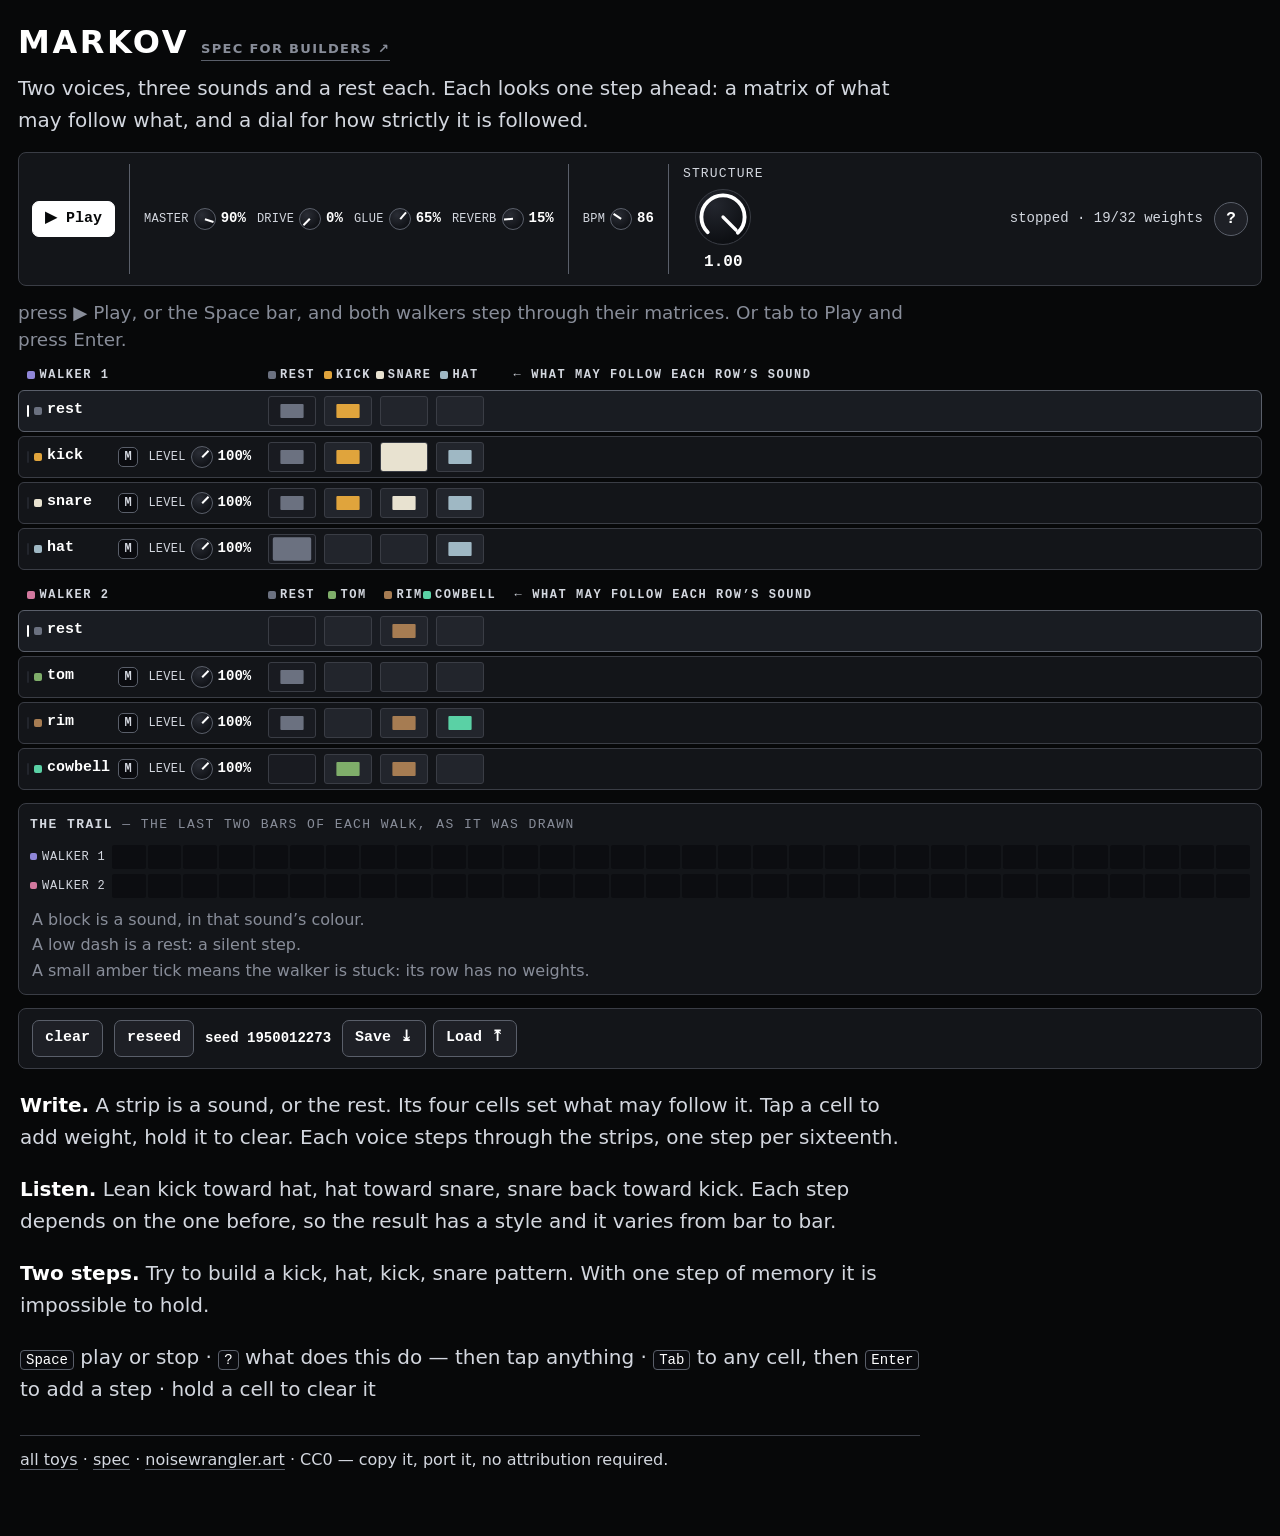
==== commit 8936c667: "pass 1 and 2 of the stranger audit Co-Authored-By: Claude Fable 5.1 <noreply@anthropic.com> Claude-S" ====
--- a/toys/markov/index.html
+++ b/toys/markov/index.html
@@ -5,8 +5,8 @@
 <meta name="viewport" content="width=device-width, initial-scale=1, viewport-fit=cover">
 <title>markov</title>
 <meta name="description" content="Two first-order Markov chains, four states each, thirty-two weights. Each voice looks one step ahead. Set the weights by hand and listen to what one step of memory gives you.">
-<meta property="og:title" content="markov — Playable Papers">
-<meta property="og:description" content="Two voices that look one step ahead. Set what follows what, then turn the structure dial from strict to random.">
+<meta property="og:title" content="markov — Playable Ideas">
+<meta property="og:description" content="Two voices, three sounds and a rest each. Each looks one step ahead: a matrix of what may follow what, and a dial for how strictly it is followed.">
 <meta property="og:image" content="https://play.noisewrangler.art/markov/og.png">
 <meta property="og:url" content="https://play.noisewrangler.art/markov/">
 <meta property="og:type" content="website">
@@ -85,7 +85,7 @@
    AT, because that is what the weight buys — so a column that is often set
    shows as a stripe of one hue, and a trail mark wears the colour of the sound
    that was drawn. The two WALKER hues are the third use and the one that needs
-   saying: a walker is a voice in the paper's sense — a chain is monophonic —
+   saying: a walker is a voice — a chain is monophonic —
    so its hue names a source of events, not a control. It appears on the
    walker's caption row in the rack and on its lane in the trail, and nowhere
    else. The rest is grey everywhere, because it is a state and not a sound. */
@@ -119,6 +119,11 @@
 
 .rack .rrow .rname::before{content:'';width:2px;height:12px;border-radius:1px;
   background:var(--cell);flex:0 0 auto}
+
+/* The free column's caption, "what may follow each row's sound", is the last
+   caption on each group's row and points back at the squares, so it sits
+   against them rather than centred in the wide column. */
+.rack .rcap > .rcapl:last-child{justify-self:start;padding-left:var(--mkgap,22px)}
 
 
 /* ---- the trail: the last two bars of each walk ----
@@ -147,7 +152,31 @@
 .tsl.rest i{inset:auto 2px 8px 2px;height:2px;background:var(--line2)}
 .tsl.stuck i{inset:6px 42% 6px 42%;background:var(--warn);opacity:.45}
 .tnote{margin:9px 2px 0;font-family:var(--fp);font-size:1rem;color:var(--faint);line-height:1.6;max-width:900px}
+.tnote span{display:block}
 @media (max-width:720px){ .tnote{font-size:.95rem} }
+
+/* ---- the phone's matrices: a view of the rack, read-only ----
+   Two 4x4 grids side by side in the 390 px column. A row is a grid of its own
+   (name, then four cells) so the lit row can take a ground, which a
+   `display:contents` row cannot. The cells are the rack's cells drawn smaller:
+   the same ground, the same rest-column shade, the same square scaled by its
+   weight in the hue of the state it points at. */
+.mkm{display:grid;grid-template-columns:minmax(0,1fr) minmax(0,1fr);gap:12px}
+.mkg{display:flex;flex-direction:column;gap:3px;min-width:0}
+.mkrow{display:grid;grid-template-columns:minmax(0,1fr) repeat(4,minmax(0,22px));gap:3px;
+  align-items:center;padding:2px 3px;border-radius:3px;border:1px solid transparent}
+.mkrow.cur{background:#191c22;border-color:var(--line2)}
+.mkn{font-size:12px;color:var(--dim);white-space:nowrap;overflow:hidden;text-overflow:ellipsis;
+  display:flex;align-items:center;gap:4px;min-width:0}
+.mkrow.cur .mkn{color:var(--ink)}
+.mkt{font-size:12px;color:var(--dim);display:flex;align-items:center;gap:5px;padding:0 4px 2px}
+.mkt i,.mksw{width:7px;height:7px;border-radius:2px;flex:0 0 auto;display:block}
+.mksw{justify-self:center}
+.mkc{aspect-ratio:1;border-radius:3px;background:var(--cell);border:1px solid var(--line);
+  display:flex;min-width:0}
+.mkc.torest{background:#191b21}
+.mkc i{display:block;width:100%;height:100%;border-radius:2px;transform:scale(0);
+  transition:transform .09s ease-out}
 </style>
 </head>
 <body>
@@ -226,6 +255,7 @@
 function captionFor(wi) {
   const out = { name: () => capCell(WALKERS[wi].name, WALKERS[wi].color) };
   for (let c = 0; c < S; c++) out['n' + c] = () => capCell(stName(wi, c), stColor(wi, c));
+  out.pad = () => document.createTextNode('← what may follow each row’s sound');
   return out;
 }
 
@@ -236,6 +266,7 @@
   for (let c = 0; c < S; c++) {
     out['n' + c] = 'how often ' + stName(wi, c) + ' may follow each strip’s state';
   }
+  out.pad = 'a row is the sound now, a column the sound next';
   return out;
 }
 
@@ -296,12 +327,10 @@
   ? Math.max(0, Math.min(1, params.structure)) : 1;
 
 /* NOTHING HAS TO BE ZEROED ON LOAD. A page never reopens sounding, and here
-   that is the start gesture's doing rather than a parameter's: the audio
-   context is built inside the visitor's first press and never at load, so a
+   that is the transport's doing rather than a parameter's: the page opens
+   stopped and the audio context is built inside the press on Play, so a
    restored page is silent until a hand asks — and then it resumes the grammar
-   it was left with, which is what a restored matrix is for. A page whose gate
-   is a saved number has to force that number back to zero; this one has no
-   gate at all. */
+   it was left with, which is what a restored matrix is for. */
 
 /* ---- the walkers' state, and their randomness ----
    Each walker owns its stream. Two walkers drawing from one generator would
@@ -494,9 +523,81 @@
 });
 trailBlk.appendChild(trailEl);
 trailBlk.insertAdjacentHTML('beforeend',
-  '<p class="tnote">A block is a sound, a low dash is a rest the grammar placed, ' +
-  'and a small amber tick is a walker standing on a row with no weights. ' +
-  'The two lanes never line up for long: nothing is shared between them but the grid.</p>');
+  '<p class="tnote"><span>A block is a sound, in that sound’s colour.</span>' +
+  '<span>A low dash is a rest: a silent step.</span>' +
+  '<span>A small amber tick means the walker is stuck: its row has no weights.</span></p>');
+
+/* ============================================================
+   THE PHONE'S MATRICES — the rack's weights, as a picture.
+
+   The phone has no rack; the weights are written on the desktop
+   page. This is a VIEW of the same params, painted by the same
+   paintCell and lit by the same paintCurrent, so it moves exactly
+   as the rack does and holds no control. It is a stage member only
+   the teaser needs: above the teaser width the rack shows the same
+   thing, so the style below hides it there, reading the width from
+   the library rather than copying the number.
+   ============================================================ */
+const miniCells = WALKERS.map(() => new Array(CELLS).fill(null));
+const miniRows = WALKERS.map(() => new Array(S).fill(null));
+const miniBlk = Lab.ui.panel({
+  title: 'the matrices',
+  note: 'what may follow each sound',
+  label: 'the two matrices'
+});
+miniBlk.id = 'mk-mini';
+miniBlk.dataset.hint = 'the lit row is where each walker stands now';
+const miniEl = document.createElement('div');
+miniEl.className = 'mkm';
+WALKERS.forEach(function (wk, i) {
+  const g = document.createElement('div');
+  g.className = 'mkg';
+  g.setAttribute('role', 'img');
+  g.setAttribute('aria-label', wk.name + ': its sixteen weights, the lit row where it stands');
+  const title = document.createElement('div');
+  title.className = 'mkt';
+  const tsw = document.createElement('i');
+  tsw.style.background = wk.color;
+  title.append(tsw, document.createTextNode(wk.name));
+  g.appendChild(title);
+  const head = document.createElement('div');
+  head.className = 'mkrow';
+  head.appendChild(document.createElement('div'));
+  for (let c = 0; c < S; c++) {
+    const sw = document.createElement('i');
+    sw.className = 'mksw';
+    sw.style.background = stColor(i, c);
+    head.appendChild(sw);
+  }
+  g.appendChild(head);
+  for (let r = 0; r < S; r++) {
+    const row = document.createElement('div');
+    row.className = 'mkrow';
+    const n = document.createElement('div');
+    n.className = 'mkn';
+    n.textContent = stName(i, r);
+    row.appendChild(n);
+    for (let c = 0; c < S; c++) {
+      const cell = document.createElement('div');
+      cell.className = 'mkc' + (c === 0 ? ' torest' : '');
+      cell.appendChild(document.createElement('i'));
+      row.appendChild(cell);
+      miniCells[i][r * S + c] = cell;
+    }
+    g.appendChild(row);
+    miniRows[i][r] = row;
+  }
+  miniEl.appendChild(g);
+});
+miniBlk.appendChild(miniEl);
+miniBlk.insertAdjacentHTML('beforeend',
+  '<p class="tnote">The desktop page writes the weights.</p>');
+{
+  const st = document.createElement('style');
+  st.textContent = '@media not all and ' + Lab.shell.env.teaserQuery +
+    '{#mk-mini{display:none}#mk-mini + .blk{margin-top:0}}';
+  document.head.appendChild(st);
+}
 
 function pushTrail(ev) {
   const buf = trailBuf[ev.w];
@@ -618,12 +719,15 @@
 }
 
 function paintCell(i, r, c) {
+  const v = wAt(i, r, c);
+  const bg = v > 0 ? stColor(i, c) : '';
+  const tf = 'scale(' + (v > 0 ? 0.34 + 0.66 * (v / MAXW) : 0) + ')';
+  const m = miniCells[i][r * S + c];
+  if (m) { m.firstChild.style.background = bg; m.firstChild.style.transform = tf; }
   const b = cellsEl[i][r * S + c];
   if (!b) return;
-  const v = wAt(i, r, c);
-  const f = b.firstChild;
-  f.style.background = v > 0 ? stColor(i, c) : '';
-  f.style.transform = 'scale(' + (v > 0 ? 0.34 + 0.66 * (v / MAXW) : 0) + ')';
+  b.firstChild.style.background = bg;
+  b.firstChild.style.transform = tf;
   b.setAttribute('aria-label',
     stName(i, r) + ' to ' + stName(i, c) + ', weight ' + v + ' of ' + MAXW);
 }
@@ -635,6 +739,8 @@
 }
 
 function paintCurrent() {
+  for (let i = 0; i < NW; i++)
+    for (let r = 0; r < S; r++) miniRows[i][r].classList.toggle('cur', r === shown[i]);
   if (!page || !page.rack) return;
   for (let i = 0; i < NW; i++) {
     for (let r = 0; r < S; r++) {
@@ -669,9 +775,10 @@
     width: '48px',
     caption: CAP1[k],
     captionHint: CAPHINT1[k],
-    /* A weight cell ASKS FOR SOUND — it is what starts a walker — so it is
-       marked rather than left to the region's blanket answer. */
-    asks: true,
+    /* A weight cell WRITES and never starts anything: a tap while stopped
+       changes the weight in silence. Its cold-hand answer says so and names
+       Play, rather than the region's "nothing here sounds yet". */
+    decline: 'that weight is written, and the walkers are stopped',
     cell: ctx => weightCell(ctx, c)
   };
 });
@@ -766,18 +873,36 @@
 
 const page = Lab.page.build({
   title: 'markov',
-  shows: 'Two voices, three sounds and a rest each. They look one step ahead: ' +
-         'choose what follows what, and how strictly it is followed.',
+  shows: 'Two voices, three sounds and a rest each. Each looks one step ahead: ' +
+         'a matrix of what may follow what, and a dial for how strictly it is followed.',
   spec: 'spec.md',
   // repo: '…',            ← SET BEFORE PUBLISHING
   site: 'https://noisewrangler.art',
 
   /* ---- the master strip ----
-     The master chain, the tempo and the structure dial, and nothing else.
+     The master chain, the tempo, the structure dial and the transport.
      There is no per-walker control anywhere on the desktop page: everything
-     that is not the chain, or how it is read, is off it. No transport either — the walk has no beginning: it runs from the
-     first touch, and after `clear` a button reading "play" would start
-     nothing, which would be the page's first lie. */
+     that is not the chain, or how it is read, is off it.
+
+     THE TRANSPORT starts and stops the walk and nothing else. A visitor must
+     be able to stop a sound they started: a page that sounds from the first
+     touch and has no Stop leaves a gallery visitor with noise they can only
+     end by leaving. Stop holds each walker on the state it reached and Play
+     steps on from there; neither touches the matrices, and a weight written
+     while stopped is written in silence. After `clear` Play still runs: the
+     start line then says both walkers stand on an empty rest. */
+  transport: {
+    hint: 'start and stop both walkers [Space]',
+    onStart: function () {
+      Lab.audio.fadeIn(0.03);
+      ticker.start();
+      if (!raf) raf = requestAnimationFrame(frame);
+    },
+    onStop: function () {
+      ticker.stop();
+      Lab.audio.fadeOut(0.05);
+    }
+  },
   bpm: {
     min: BPM.min, max: BPM.max, def: BPM.def, value: params.bpm,
     hint: 'the pulse both walkers step on, one cell a sixteenth',
@@ -789,15 +914,17 @@
   hints: true,
   midi: false,
   status: () => {
+    const n = weightsSet() + '/' + (NW * CELLS) + ' weights';
+    if (!ticker.running) return 'stopped · ' + n;
     const on = whoWalks();
     const who = on.length === NW ? 'both walking'
       : on.length === 0 ? 'nothing walking'
       : WALKERS[on[0]].name + ' walking';
-    return weightsSet() + '/' + (NW * CELLS) + ' weights · ' + who;
+    return who + ' · ' + n;
   },
 
   start: {
-    gesture: 'Tap a cell in a rest row',      // the phrase for an empty or stuck chain
+    gesture: 'Press ▶ Play',
     state: () => {
       if (!weightsSet() && structured()) return 'nothing';
       if (!whoWalks().length) return 'stuck';
@@ -807,10 +934,8 @@
     },
     words: {
       notStarted: () => (weightsSet()
-        ? 'the matrices hold weights. Touch the rack or the trail and the walkers ' +
-          'start; a tap on a cell adds a step.'
-        : 'tap a cell in a rest row: that is the first weight, and it starts ' +
-          'the audio and the chain at once.'),
+        ? 'press ▶ Play, or the Space bar, and both walkers step through their matrices.'
+        : 'both matrices are empty. Tap a cell in a rest row, then press ▶ Play.'),
       nothing: 'both chains are standing on their rest, and a rest with no weights ' +
                'goes nowhere. Tap a cell in a rest row to say what may follow a silence.',
       stuck: () => 'walker 1 is standing on ' + stName(0, walk[0].state) +
@@ -837,7 +962,7 @@
   /* What the hands play comes before what the eyes read: the matrices are in
      the rack, so the rack IS the instrument and the trail follows it. */
   instrument: 'rack',
-  stage: [trailBlk],
+  stage: [miniBlk, trailBlk],
 
   rack: {
     rows: ROWS,
@@ -848,7 +973,7 @@
       { key: 'name', caption: CAP1.name, captionHint: CAPHINT1.name },
       'mute', 'gain'
     ].concat(nextColumns).concat([
-      { key: 'pad', width: 'minmax(0,1fr)' }
+      { key: 'pad', width: 'minmax(0,1fr)', caption: CAP1.pad, captionHint: CAPHINT1.pad }
     ]),
     state: params.strips,
     onStrip: (key, strip) => { params.strips[key] = strip; }
@@ -867,46 +992,68 @@
       'With one step of memory it is impossible to hold.' }
   ],
 
-  keys: '<kbd>?</kbd> what does this do — then tap anything · ' +
+  keys: '<kbd>Space</kbd> play or stop · ' +
+        '<kbd>?</kbd> what does this do — then tap anything · ' +
         '<kbd>Tab</kbd> to any cell, then <kbd>Enter</kbd> to add a step · ' +
         'hold a cell to clear it',
 
-  /* THE TEASER. One dial from a uniform walk (0) to the matrices as written
-     (1), and the trail kept because it is passive time; the rack is the desk.
-     The phone's words name the dial, never a cell, since no cell is on the
-     phone — and below 1 nothing can be empty or stuck. */
+  /* THE TEASER. Play, one dial from a uniform walk (0) to the matrices as
+     written (1), the matrices as a picture that lights as the walkers step,
+     and the trail; the rack is the desk. The phone's words name what the
+     phone shows, never a cell it cannot write — and below 1 nothing can be
+     empty or stuck. */
   teaser: {
     controls: [tStruct],
-    stage: [trailBlk],
-    gesture: 'Turn the structure dial',
+    stage: [miniBlk, trailBlk],
+    gesture: 'Press ▶ Play',
     words: {
-      notStarted: 'turn structure: 1 follows the weights, 0 is random.',
+      notStarted: 'press ▶ Play and watch each walker’s row light as it steps.',
       nothing: 'both matrices are empty, so at 1 nothing can move. Turn structure down.',
       stuck: 'both walkers stand on rows with no weights, so at 1 nothing moves. ' +
              'Turn structure down.',
       shut: 'it is running and nothing reaches you: it is muted, or at zero, on the ' +
             'desktop page.',
       running: () => (params.structure >= 0.5
-        ? 'turn structure down and the grammar dissolves into a uniform draw.'
-        : 'turn structure up: a grammar arrives, but kick, hat, kick, snare never will.')
+        ? 'turn structure down and the steps stop following the squares.'
+        : 'turn structure up and the steps follow the squares again.')
     },
-    share: { text: 'Two voices, one step of memory each. The phone has one dial; ' +
-                   'the matrices are on the desktop page.' },
-    /* The phone's standing text: only what the phone shows, the dial and the trail. */
-    text: [{ head: 'Strict or random.', body: 'Two voices walk the trail, each ' +
-      'looking one step ahead. At 1 they follow the weights; at 0 every step is a ' +
-      'quarter chance. Turn structure down and listen to the pattern loosen.' }]
-  },
-
-  onStart: () => {
-    Lab.audio.fadeIn(0.03);
-    ticker.start();
-    if (!raf) raf = requestAnimationFrame(frame);
+    share: { text: 'Two voices, one step of memory each. The desktop page writes ' +
+                   'the matrices.' },
+    /* The phone's standing text: only what the phone shows, the matrices, the
+       dial and the trail. */
+    text: [{ head: 'Watch, then turn.', body: 'Each row of a matrix is a sound. Its ' +
+      'squares say what may come next: the bigger the square, the more often. The ' +
+      'lit row is where each walker stands. At structure 1 the walkers follow the ' +
+      'squares; at 0 every step is a quarter chance.' }]
   }
 });
 
 paintAll();
 paintTrail();
+
+/* The phone's matrices are a picture: a tap on them writes nothing and says
+   nothing. Declined with an empty reason, so the region's "nothing here sounds
+   yet" passes them by too; in hint mode the panel still shows its hint. */
+page.declineCell(miniBlk, () => '');
+
+/* The arrow caption's gap holds whatever the last column header is: a header
+   wider than its 48 px column (COWBELL) runs past its edge, so each caption row
+   measures where that header's TEXT ends and starts the arrow 18 px after it,
+   never less than 22 px into its own column. Measured again once the fonts are
+   in, since the end of the text is a text width. */
+function fitArrowCaption() {
+  document.querySelectorAll('.rack .rcap').forEach(function (row) {
+    const caps = row.querySelectorAll(':scope > .rcapl');
+    if (caps.length < 2) return;
+    const prev = caps[caps.length - 2], pad = caps[caps.length - 1];
+    const rg = document.createRange();
+    rg.selectNodeContents(prev);
+    const need = rg.getBoundingClientRect().right + 18 - pad.getBoundingClientRect().left;
+    pad.style.setProperty('--mkgap', Math.ceil(Math.max(22, need)) + 'px');
+  });
+}
+fitArrowCaption();
+if (document.fonts && document.fonts.ready) document.fonts.ready.then(fitArrowCaption);
 
 /* The autosave handle is KEPT rather than dropped: it is otherwise a permanent
    background write loop with no way out, which is not a thing to leave running
--- a/lib/lab.css
+++ b/lib/lab.css
@@ -104,7 +104,7 @@
 
 /* ---- nameplate ---- */
 h1{font-family:var(--fp);font-size:2rem;font-weight:700;letter-spacing:.08em;text-transform:uppercase;margin:0;
-  display:flex;align-items:baseline;gap:12px}
+  display:flex;flex-wrap:wrap;align-items:baseline;gap:0 12px}
 .sub{font-family:var(--fp);color:var(--dim);font-size:1.25rem;margin:6px 0 16px;line-height:1.6;max-width:900px}
 .sub b{color:var(--ink);font-weight:700}
 
@@ -267,8 +267,10 @@
   text-transform:uppercase;color:var(--faint);line-height:1.6}
 .blk-head b{color:var(--dim);font-weight:700}
 
-/* Bernoulli gate — the standard PROBABILITY control, 疎 sparse → 密 dense */
-.gate{position:relative;width:72px;flex:0 0 72px;height:20px;border:1px solid var(--line2);
+/* Bernoulli gate — the standard PROBABILITY control, low → high. 104 px is
+   the narrowest bar where the default end words and a centred "100%" sit
+   apart at 12 px bold: low 21 px, high 28 px, 100% 28 px, 5 px insets. */
+.gate{position:relative;width:104px;flex:0 0 104px;height:20px;border:1px solid var(--line2);
   border-radius:5px;background:#000;overflow:hidden;cursor:ew-resize;user-select:none;touch-action:none}
 .gate .gfill{position:absolute;left:0;top:0;bottom:0;background:#fff}
 /* white text + difference blend → black over the white fill, white over the black — reads on both */
@@ -295,8 +297,12 @@
    builds the reference page's own `h1` + `p.sub`, straight into `.wrap`,
    under the two selectors at the top of this file. The spec link is the one
    thing the shell adds, and it rides inside the h1's baseline flex row, so
-   the nameplate keeps the height it has when a toy hand-writes it. */
-.pp-spec{font-size:13px;font-weight:600;letter-spacing:.1em;color:var(--faint);
+   the nameplate keeps the height it has when a toy hand-writes it wherever
+   title and link share a line. On a phone a long title pushes the link to a
+   second line of its own. */
+/* One unit: where the title leaves no room, the link drops whole to a line of
+   its own under it rather than squeezing the title or breaking mid-label. */
+.pp-spec{white-space:nowrap;font-size:13px;font-weight:600;letter-spacing:.1em;color:var(--faint);
   text-decoration:none;border-bottom:1px solid var(--line2);padding-bottom:1px}
 .pp-spec:hover{color:var(--ink);border-bottom-color:var(--accent)}
 /* The invitation is not an apology and not a promise. On a page with no
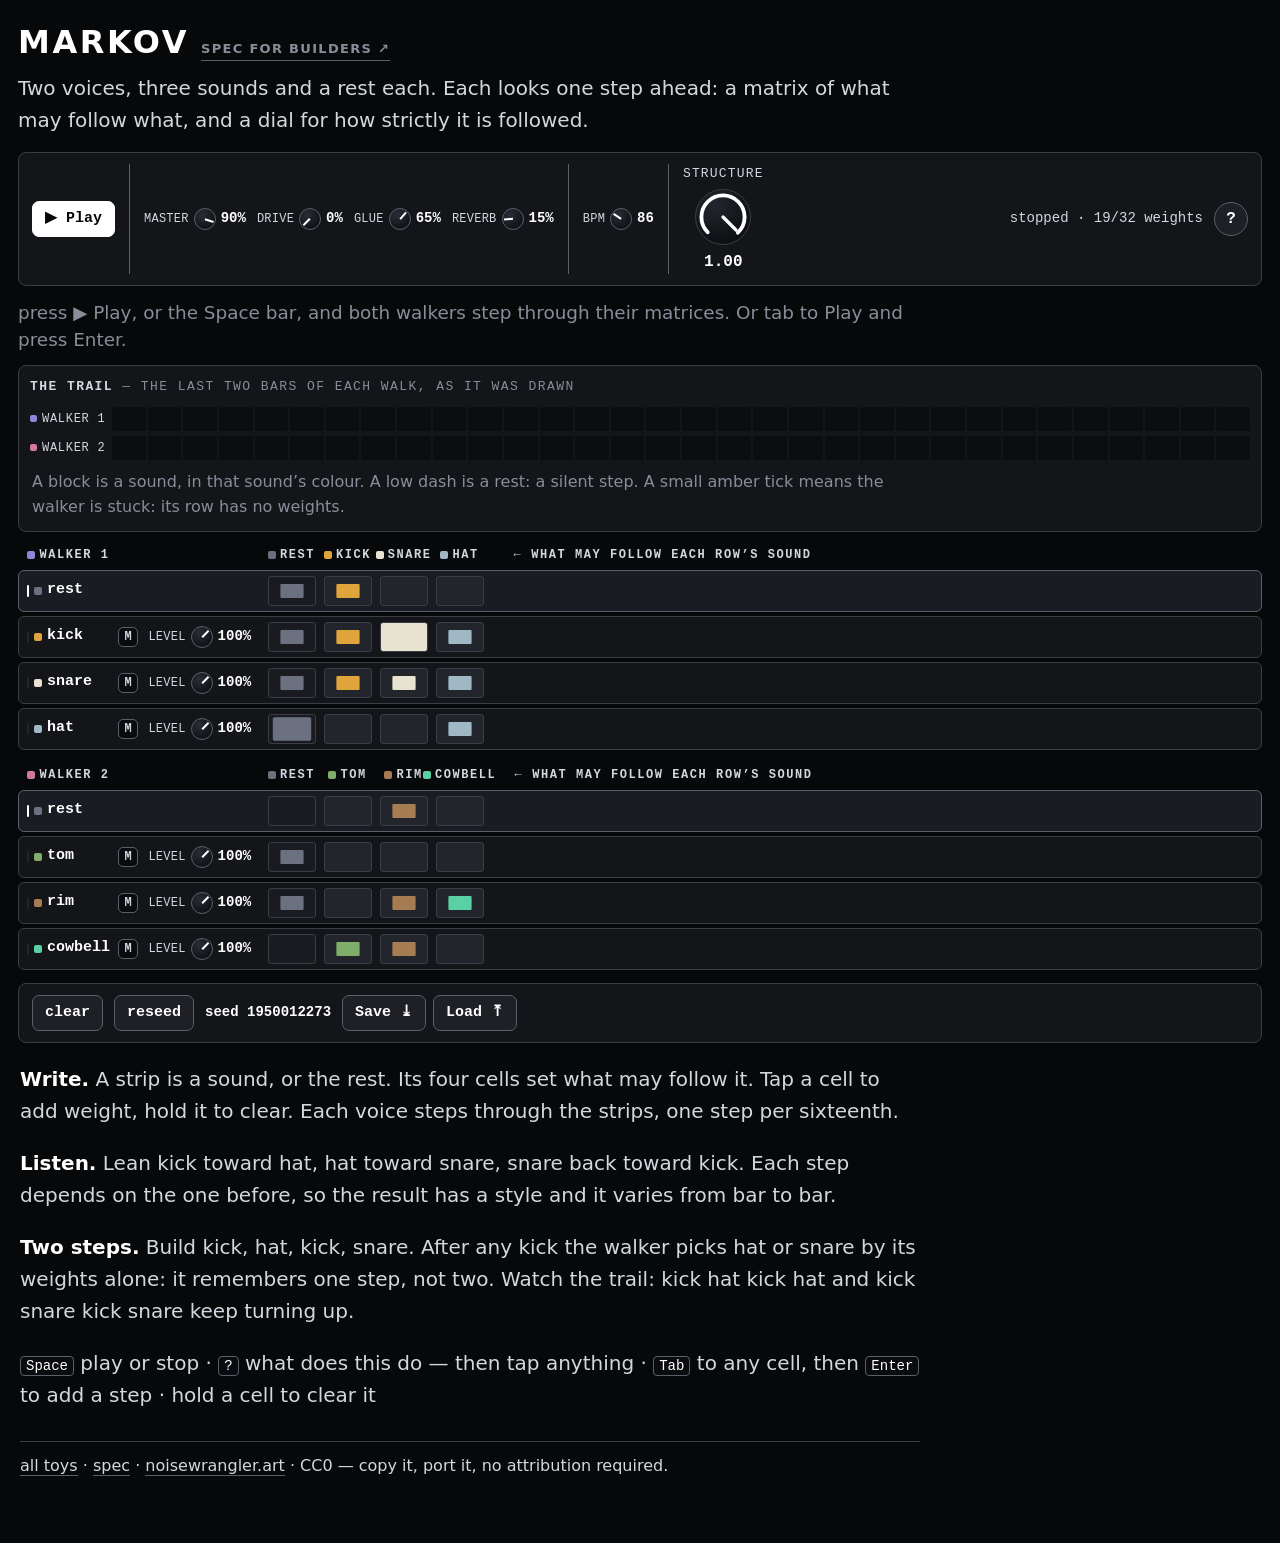
==== commit b0480152: "pass 4 of the stranger audit Co-Authored-By: Claude Fable 5.1 <noreply@anthropic.com> Claude-Session" ====
--- a/toys/markov/index.html
+++ b/toys/markov/index.html
@@ -152,7 +152,7 @@
 .tsl.rest i{inset:auto 2px 8px 2px;height:2px;background:var(--line2)}
 .tsl.stuck i{inset:6px 42% 6px 42%;background:var(--warn);opacity:.45}
 .tnote{margin:9px 2px 0;font-family:var(--fp);font-size:1rem;color:var(--faint);line-height:1.6;max-width:900px}
-.tnote span{display:block}
+.tnote span + span::before{content:' '}
 @media (max-width:720px){ .tnote{font-size:.95rem} }
 
 /* ---- the phone's matrices: a view of the rack, read-only ----
@@ -175,6 +175,12 @@
 .mkc{aspect-ratio:1;border-radius:3px;background:var(--cell);border:1px solid var(--line);
   display:flex;min-width:0}
 .mkc.torest{background:#191b21}
+/* Above the teaser width the phone's matrices are hidden, and the library's
+   `.pp-stage > * + *` would still give the trail a gutter above nothing. This
+   rule outranks that one (two classes to one) and loses to the teaser's
+   `.pp-stage.pp-teased > :not(.pp-desk) ~ :not(.pp-desk)` (four), so the phone
+   keeps its gutter between the matrices and the trail without a media query. */
+.pp-stage > .pp-phone + *{margin-top:0}
 .mkc i{display:block;width:100%;height:100%;border-radius:2px;transform:scale(0);
   transition:transform .09s ease-out}
 </style>
@@ -535,8 +541,8 @@
    paintCell and lit by the same paintCurrent, so it moves exactly
    as the rack does and holds no control. It is a stage member only
    the teaser needs: above the teaser width the rack shows the same
-   thing, so the style below hides it there, reading the width from
-   the library rather than copying the number.
+   thing, so it wears the library's `pp-phone` mark, which hides it
+   there.
    ============================================================ */
 const miniCells = WALKERS.map(() => new Array(CELLS).fill(null));
 const miniRows = WALKERS.map(() => new Array(S).fill(null));
@@ -546,6 +552,7 @@
   label: 'the two matrices'
 });
 miniBlk.id = 'mk-mini';
+miniBlk.classList.add('pp-phone');
 miniBlk.dataset.hint = 'the lit row is where each walker stands now';
 const miniEl = document.createElement('div');
 miniEl.className = 'mkm';
@@ -592,12 +599,6 @@
 miniBlk.appendChild(miniEl);
 miniBlk.insertAdjacentHTML('beforeend',
   '<p class="tnote">The desktop page writes the weights.</p>');
-{
-  const st = document.createElement('style');
-  st.textContent = '@media not all and ' + Lab.shell.env.teaserQuery +
-    '{#mk-mini{display:none}#mk-mini + .blk{margin-top:0}}';
-  document.head.appendChild(st);
-}
 
 function pushTrail(ev) {
   const buf = trailBuf[ev.w];
@@ -959,9 +960,10 @@
     }
   },
 
-  /* What the hands play comes before what the eyes read: the matrices are in
-     the rack, so the rack IS the instrument and the trail follows it. */
-  instrument: 'rack',
+  /* The trail comes before the rack. It is the proof (what the matrices make
+     of a walk), and at 1440x900 it has to be on the first screen; under the
+     eight 44 px strips of the rack it starts at the fold. */
+  instrument: 'stage',
   stage: [miniBlk, trailBlk],
 
   rack: {
@@ -988,8 +990,10 @@
     { head: 'Listen.', body: 'Lean kick toward hat, hat toward snare, snare back ' +
       'toward kick. Each step depends on the one before, so the result has a style ' +
       'and it varies from bar to bar.' },
-    { head: 'Two steps.', body: 'Try to build a kick, hat, kick, snare pattern. ' +
-      'With one step of memory it is impossible to hold.' }
+    { head: 'Two steps.', body: 'Build kick, hat, kick, snare. After any kick the ' +
+      'walker picks hat or snare by its weights alone: it remembers one step, not ' +
+      'two. Watch the trail: kick hat kick hat and kick snare kick snare keep ' +
+      'turning up.' }
   ],
 
   keys: '<kbd>Space</kbd> play or stop · ' +
@@ -1022,8 +1026,9 @@
     /* The phone's standing text: only what the phone shows, the matrices, the
        dial and the trail. */
     text: [{ head: 'Watch, then turn.', body: 'Each row of a matrix is a sound. Its ' +
-      'squares say what may come next: the bigger the square, the more often. The ' +
-      'lit row is where each walker stands. At structure 1 the walkers follow the ' +
+      'squares say what may come next, in that sound’s colour: an empty cell ' +
+      'never, a small square sometimes, a big one often. The lit row is where ' +
+      'each walker stands. At structure 1 the walkers follow the ' +
       'squares; at 0 every step is a quarter chance.' }]
   }
 });
--- a/lib/lab.css
+++ b/lib/lab.css
@@ -88,10 +88,12 @@
 
      A media query cannot read a custom property: `@media (max-width:var(…))`
      is not a thing in any engine, and there is no honest way to make it one.
-     So there is exactly ONE unavoidable copy of this number in the whole
-     collection — the `@media (max-width:720px)` block at the foot of this
-     file, which has to sit there rather than here because it overrides rules
-     declared in between. It is the only other place 720 may be written.
+     So the number is written only where a media query cannot do without it:
+     the `@media (max-width:720px)` block at the foot of this file and its
+     negation directly after it (one hides `pp-desk` below the width, the
+     other `pp-phone` above it), which sit there rather than here because they override
+     rules declared in between. They are the only other places 720 may be
+     written.
      Every other reader, CSS or JS, comes through this property. */
   --teaser:720px;
 }
@@ -267,17 +269,24 @@
   text-transform:uppercase;color:var(--faint);line-height:1.6}
 .blk-head b{color:var(--dim);font-weight:700}
 
-/* Bernoulli gate — the standard PROBABILITY control, low → high. 104 px is
-   the narrowest bar where the default end words and a centred "100%" sit
-   apart at 12 px bold: low 21 px, high 28 px, 100% 28 px, 5 px insets. */
+/* Bernoulli gate — the standard PROBABILITY control, low → high.
+   Every word on the bar sits on a black chip of its own: white on black over
+   the white fill and over the empty bar alike, at every value. A difference
+   blend reads on both grounds too, but splits a word black-and-white wherever
+   the fill edge crosses it: "low" at 14% and "50%" at 50% read as two halves.
+   Over the empty bar a chip is invisible, which is the point.
+   104 px is the narrowest bar where the default end words and a centred
+   "100%" keep apart on their chips at 12 px bold: low 21 px, high and 100%
+   28 px, plus 1 px of chip each side and 3 px insets, leaving 3 px between
+   "100%" and "high". */
 .gate{position:relative;width:104px;flex:0 0 104px;height:20px;border:1px solid var(--line2);
   border-radius:5px;background:#000;overflow:hidden;cursor:ew-resize;user-select:none;touch-action:none}
 .gate .gfill{position:absolute;left:0;top:0;bottom:0;background:#fff}
-/* white text + difference blend → black over the white fill, white over the black — reads on both */
-.gate .gk,.gate .gpct{position:absolute;top:50%;color:#fff;font-weight:700;pointer-events:none;mix-blend-mode:difference}
-.gate .gk{transform:translateY(-50%);font-size:12px}
-.gate .gk.l{left:5px} .gate .gk.r{right:5px}
-.gate .gpct{left:50%;transform:translate(-50%,-50%);font-size:12px}
+.gate .gk,.gate .gpct{position:absolute;top:50%;color:#fff;background:#000;font-weight:700;
+  font-size:12px;line-height:16px;padding:0 1px;border-radius:3px;pointer-events:none}
+.gate .gk{transform:translateY(-50%)}
+.gate .gk.l{left:3px} .gate .gk.r{right:3px}
+.gate .gpct{left:50%;transform:translate(-50%,-50%)}
 
 /* timeline canvas — the hero (toys override height per view) */
 canvas.tl{flex:1;min-width:0;width:100%;height:42px;display:block;background:#0d0f13;
@@ -486,10 +495,10 @@
   .pp-hintbtn{width:44px;height:44px}
 }
 /* THE TEASER WIDTH — the collection's one named breakpoint, declared as
-   `--teaser` at the top of this file. This block is the single copy of the
-   number that CSS cannot avoid (a media query cannot read a custom property);
-   it lives down here rather than beside the declaration because it overrides
-   rules stated in between. Change one, change the other.
+   `--teaser` at the top of this file. This block and its negation below are
+   the copies of the number that CSS cannot avoid (a media query cannot read a
+   custom property); they live down here rather than beside the declaration
+   because they override rules stated in between. Change all three together.
 
    It is also the ONLY width in this stylesheet. There used to be an unnamed
    760 px block forty pixels above it, narrowing the fixed control cluster and
@@ -521,3 +530,13 @@
   .pp-stage.pp-teased > *{margin-top:0}
   .pp-stage.pp-teased > :not(.pp-desk) ~ :not(.pp-desk){margin-top:13px}
 }
+/* THE PHONE'S SIDE, the inverse of `pp-desk`: an element only the phone
+   shows. It is hidden ABOVE the teaser width and left alone below it, so the
+   toy's own `display` (a flex row, a block bar) is what the phone gets; a
+   rule that SHOWED it below the width would have to name one display for
+   every element. CSS has no "else" for a media block, so this is the block's
+   negation and the second literal of the number, written beside the first.
+   Change both with `--teaser`. */
+@media not all and (max-width:720px){
+  .pp-phone{display:none!important}
+}
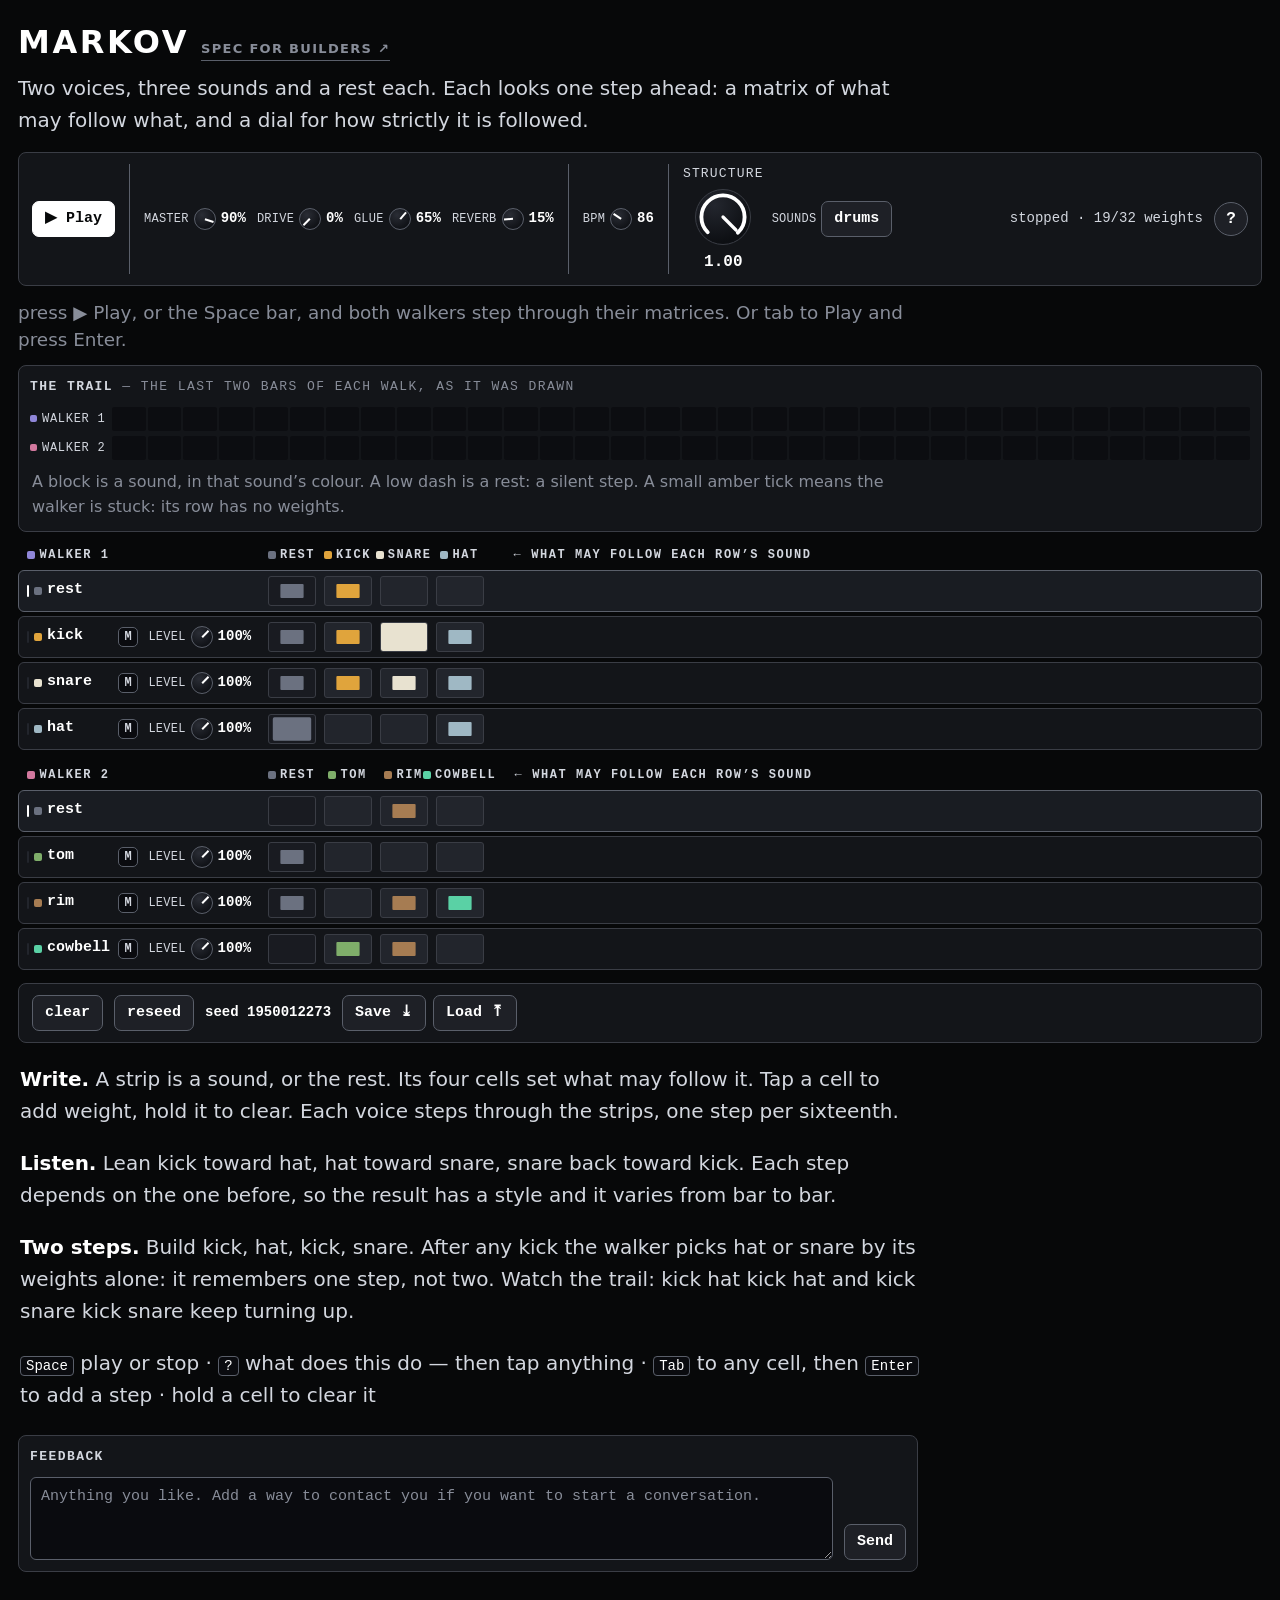
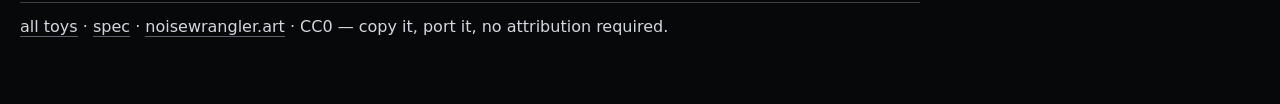
==== commit dd7a55fe: "The field kit: eight field recordings stand in for the drum sounds behind a sounds switch markov, po" ====
--- a/toys/markov/index.html
+++ b/toys/markov/index.html
@@ -195,6 +195,9 @@
 <script src="../../lib/audio.js"></script>
 <script src="../../lib/clock.js"></script>
 <script src="../../lib/voices.js"></script>
+<script src="../../lib/samples.js"></script>
+<script src="../../lib/field-kit-data.js"></script>
+<script src="../../lib/field-kit.js"></script>
 <script src="../../lib/ui.js"></script>
 <script src="../../lib/shell.js"></script>
 <script src="../../lib/page.js"></script>
--- a/lib/lab.css
+++ b/lib/lab.css
@@ -432,9 +432,27 @@
 .pp-teaser input[type=range]{height:44px;width:100%}
 .pp-teaser .ictl{width:100%;gap:10px}
 .pp-teaser .kl,.pp-teaser .dial-label{font-size:13px}
-/* the foot: the invitation, then "Send this to myself" */
+/* the foot: the invitation, then the Share button */
 .pp-teaser-foot{margin:0 0 13px}
 .pp-teaser-foot .pp-invite{margin:0 0 12px}
+
+/* ---- the feedback field (Lab.shell.feedback) ----
+   On every page, at every width, after the standing text: a titled panel
+   (`.blk`) as wide as the text column, holding a field with Send beside it,
+   wrapping beneath where the row is too narrow, as a `.bar` wraps. White on
+   black, like every interactive thing here; no hue. */
+.pp-feedback-box{max-width:900px;margin:24px 0 0}
+.pp-feedback{display:flex;flex-wrap:wrap;gap:11px;align-items:flex-end}
+.pp-feedback-field{flex:1 1 320px;min-width:0;background:#0a0b0f;color:var(--ink);
+  border:1px solid var(--line2);border-radius:6px;padding:8px 10px;font:inherit;font-size:15px;
+  line-height:1.45;resize:vertical}
+.pp-feedback-field::placeholder{color:var(--faint);opacity:1}
+.pp-feedback-field:hover{border-color:var(--accent)}
+.pp-feedback-send{flex:0 0 auto}
+.pp-feedback-send:disabled{opacity:.6;cursor:default}
+/* the honeypot: drawn off-screen rather than not drawn, because a bot skips
+   what is `display:none` */
+.pp-feedback-trap{position:absolute;left:-10000px;top:auto;width:1px;height:1px;overflow:hidden}
 
 /* the "?" toggle and the bubble it reveals.
    A tooltip renders on no touch device at all, so the hint has to become a
@@ -524,6 +542,9 @@
   .pp-desk{display:none!important}
   .pp-teaser{display:flex}
   .pp-teaser-foot,.pp-teaser-text{display:block}
+  /* the touch floor, and 16 px type so a phone does not zoom on focus */
+  .pp-feedback-field{flex-basis:100%;font-size:16px}
+  .pp-feedback-send{width:100%;min-height:44px;font-size:16px}
   /* the stage's gutter goes between the members the phone KEEPS: a hidden
      first member must not leave its successor a margin above nothing. Scoped
      to a teaser page's stage, so no page without one changes here. */
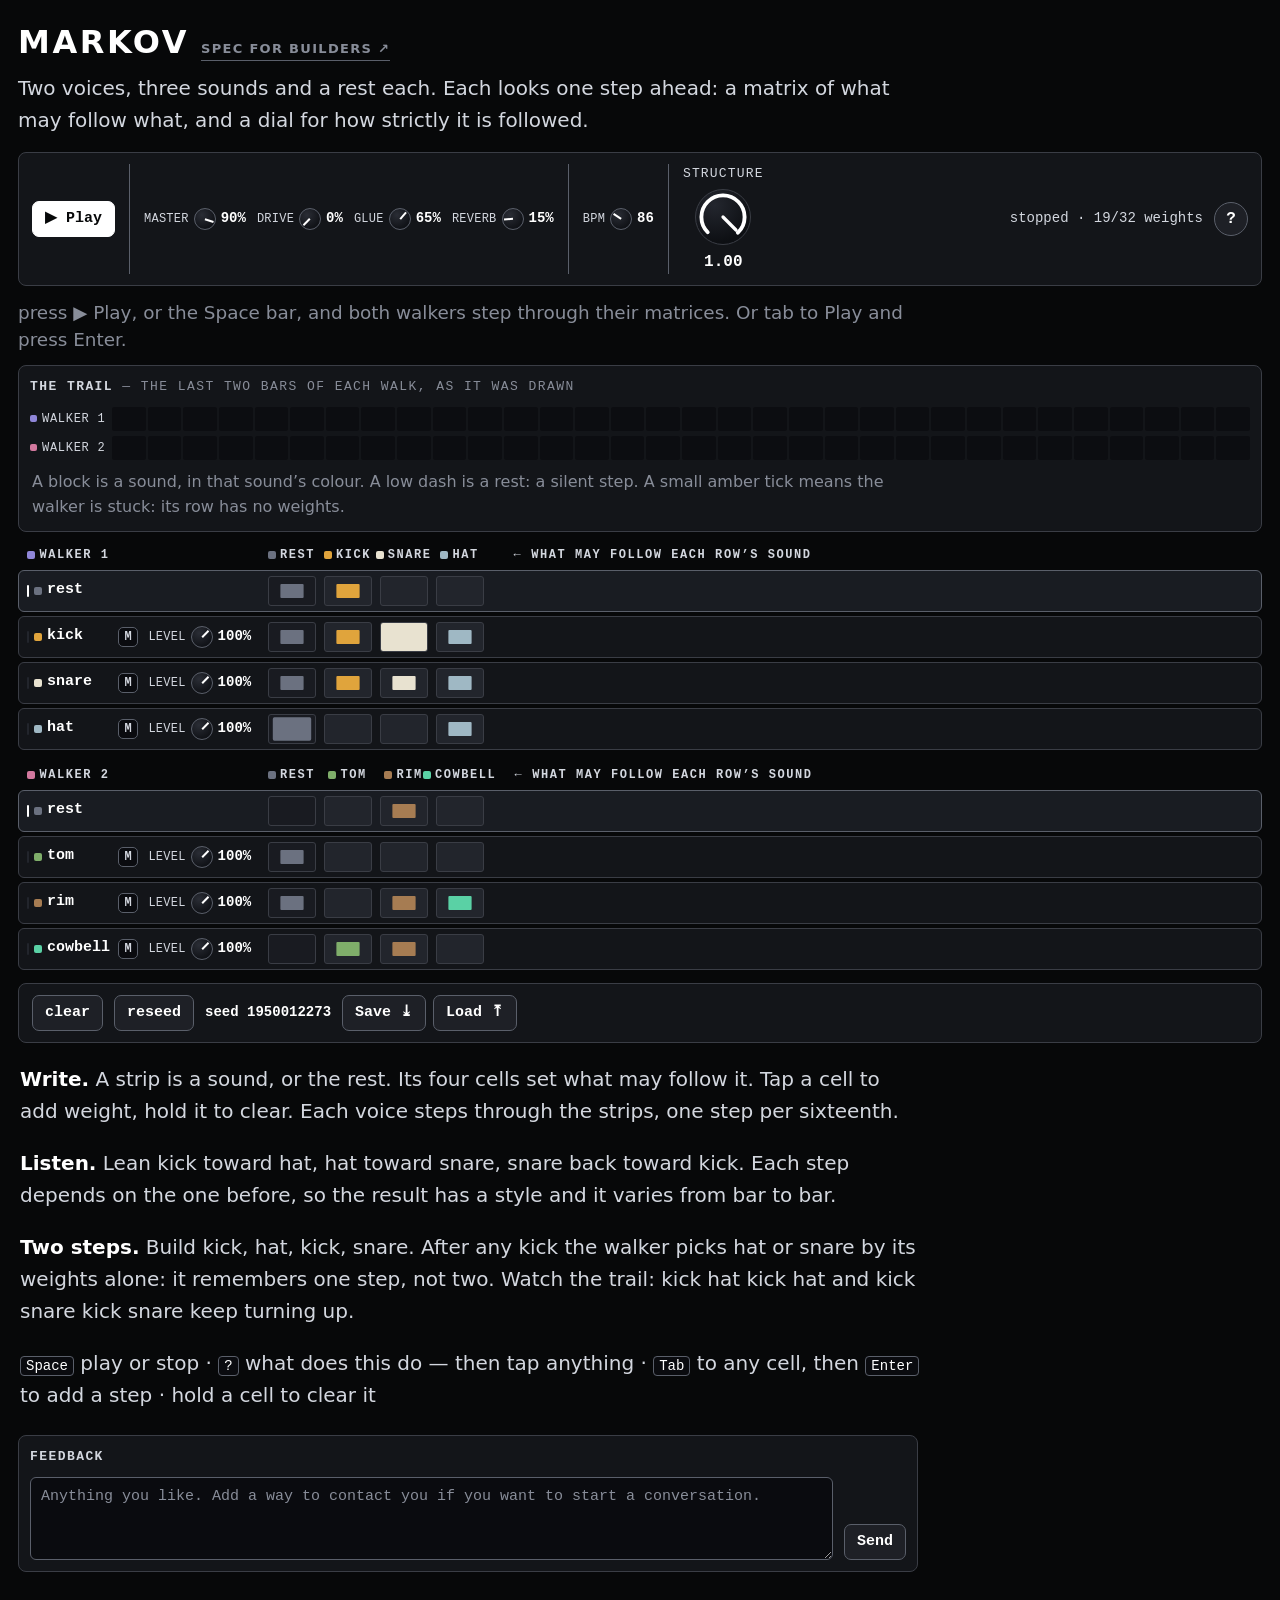
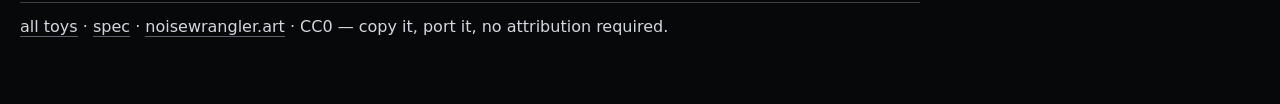
==== commit 7d5934ec: "Revert "The field kit: eight field recordings stand in for the drum sounds behind a sounds switch" T" ====
--- a/toys/markov/index.html
+++ b/toys/markov/index.html
@@ -195,9 +195,6 @@
 <script src="../../lib/audio.js"></script>
 <script src="../../lib/clock.js"></script>
 <script src="../../lib/voices.js"></script>
-<script src="../../lib/samples.js"></script>
-<script src="../../lib/field-kit-data.js"></script>
-<script src="../../lib/field-kit.js"></script>
 <script src="../../lib/ui.js"></script>
 <script src="../../lib/shell.js"></script>
 <script src="../../lib/page.js"></script>
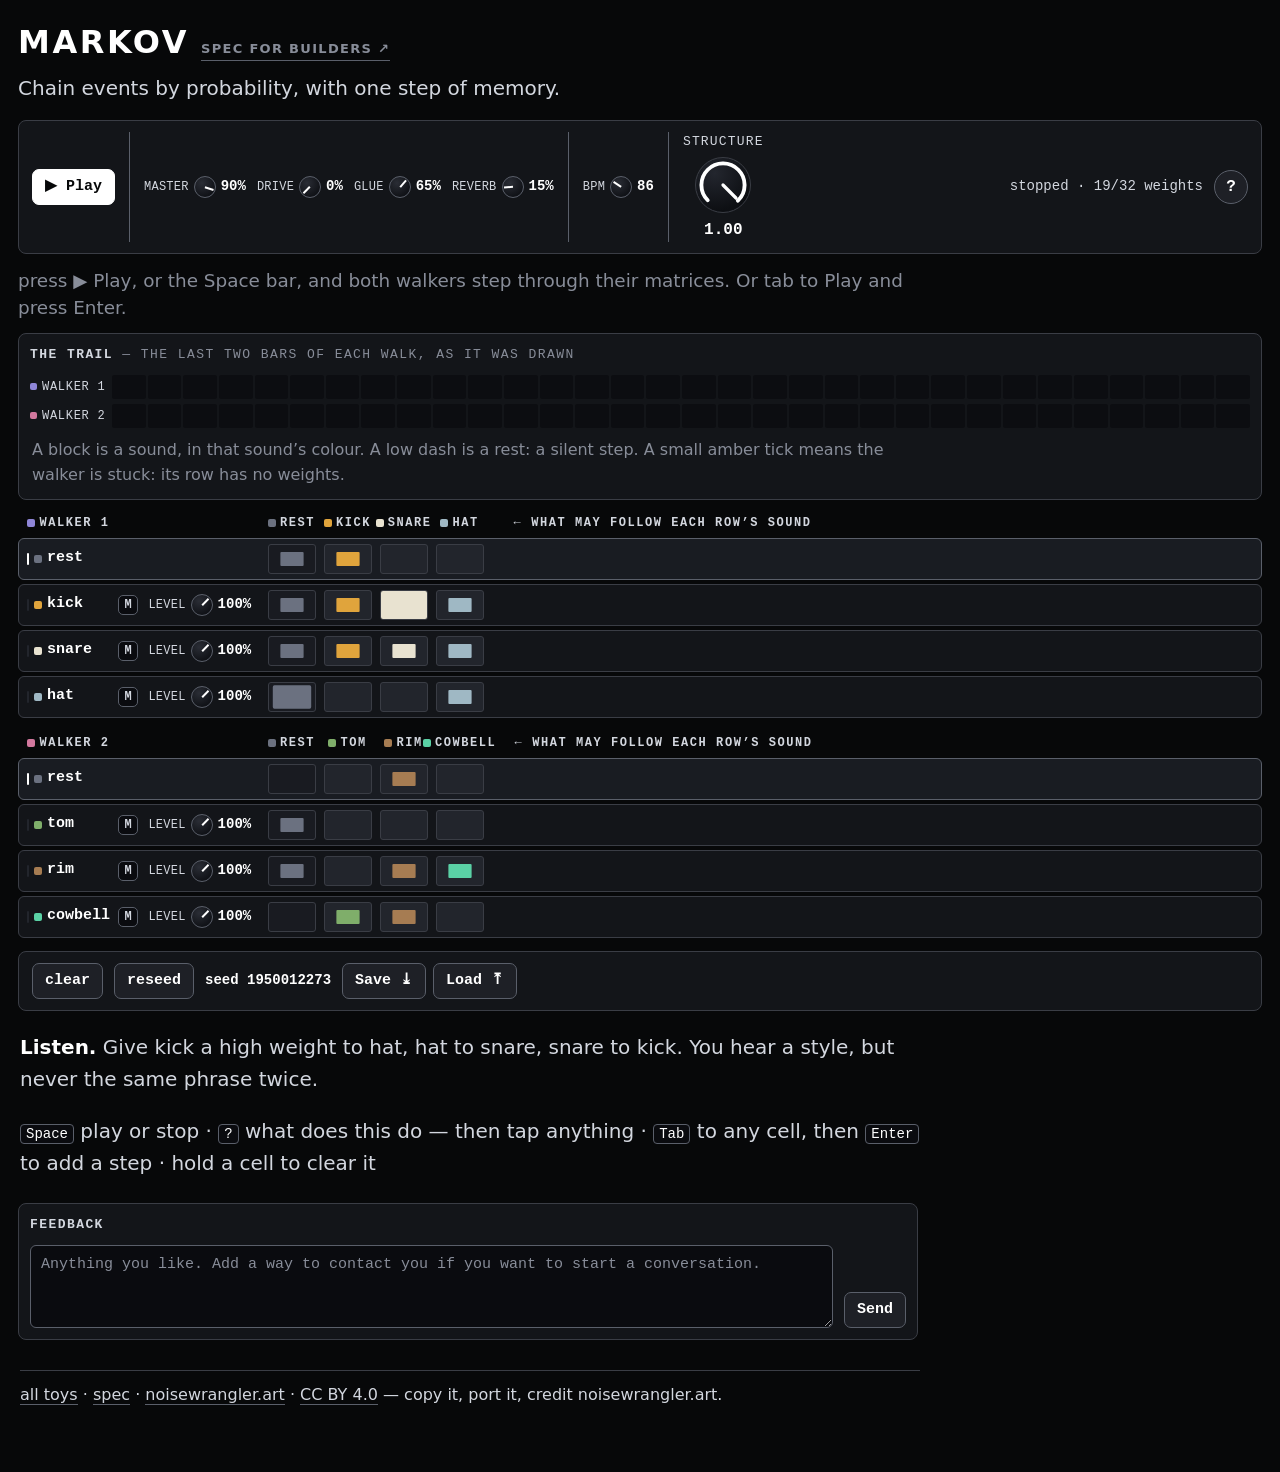
==== commit f5dc9bdc: "Fair copy: one line per toy, one Listen block; possibles is branches, with a redirect; CC BY 4.0; th" ====
--- a/toys/markov/index.html
+++ b/toys/markov/index.html
@@ -4,11 +4,11 @@
 <meta charset="utf-8">
 <meta name="viewport" content="width=device-width, initial-scale=1, viewport-fit=cover">
 <title>markov</title>
-<meta name="description" content="Two first-order Markov chains, four states each, thirty-two weights. Each voice looks one step ahead. Set the weights by hand and listen to what one step of memory gives you.">
+<meta name="description" content="Chain events by probability, with one step of memory.">
 <meta property="og:title" content="markov — Playable Ideas">
-<meta property="og:description" content="Two voices, three sounds and a rest each. Each looks one step ahead: a matrix of what may follow what, and a dial for how strictly it is followed.">
-<meta property="og:image" content="https://play.noisewrangler.art/markov/og.png">
-<meta property="og:url" content="https://play.noisewrangler.art/markov/">
+<meta property="og:description" content="Chain events by probability, with one step of memory.">
+<meta property="og:image" content="https://play.noisewrangler.art/toys/markov/og.png">
+<meta property="og:url" content="https://play.noisewrangler.art/toys/markov/">
 <meta property="og:type" content="website">
 <meta property="og:site_name" content="Noise Wrangler">
 <link rel="alternate" type="text/markdown" href="spec.md" title="markov — mechanism spec">
@@ -195,6 +195,7 @@
 <script src="../../lib/audio.js"></script>
 <script src="../../lib/clock.js"></script>
 <script src="../../lib/voices.js"></script>
+<script src="../../lib/samples.js"></script>
 <script src="../../lib/ui.js"></script>
 <script src="../../lib/shell.js"></script>
 <script src="../../lib/page.js"></script>
@@ -874,8 +875,7 @@
 
 const page = Lab.page.build({
   title: 'markov',
-  shows: 'Two voices, three sounds and a rest each. Each looks one step ahead: ' +
-         'a matrix of what may follow what, and a dial for how strictly it is followed.',
+  shows: 'Chain events by probability, with one step of memory.',
   spec: 'spec.md',
   // repo: '…',            ← SET BEFORE PUBLISHING
   site: 'https://noisewrangler.art',
@@ -984,16 +984,8 @@
   session: [clearBtn, reseedBtn, seedEl, Lab.state.buttons()],
 
   text: [
-    { head: 'Write.', body: 'A strip is a sound, or the rest. Its four cells set ' +
-      'what may follow it. Tap a cell to add weight, hold it to clear. Each voice ' +
-      'steps through the strips, one step per sixteenth.' },
-    { head: 'Listen.', body: 'Lean kick toward hat, hat toward snare, snare back ' +
-      'toward kick. Each step depends on the one before, so the result has a style ' +
-      'and it varies from bar to bar.' },
-    { head: 'Two steps.', body: 'Build kick, hat, kick, snare. After any kick the ' +
-      'walker picks hat or snare by its weights alone: it remembers one step, not ' +
-      'two. Watch the trail: kick hat kick hat and kick snare kick snare keep ' +
-      'turning up.' }
+    { head: 'Listen.', body: 'Give kick a high weight to hat, hat to snare, snare to kick. You hear ' +
+      'a style, but never the same phrase twice.' }
   ],
 
   keys: '<kbd>Space</kbd> play or stop · ' +
@@ -1021,15 +1013,9 @@
         ? 'turn structure down and the steps stop following the squares.'
         : 'turn structure up and the steps follow the squares again.')
     },
-    share: { text: 'Two voices, one step of memory each. The desktop page writes ' +
-                   'the matrices.' },
-    /* The phone's standing text: only what the phone shows, the matrices, the
-       dial and the trail. */
-    text: [{ head: 'Watch, then turn.', body: 'Each row of a matrix is a sound. Its ' +
-      'squares say what may come next, in that sound’s colour: an empty cell ' +
-      'never, a small square sometimes, a big one often. The lit row is where ' +
-      'each walker stands. At structure 1 the walkers follow the ' +
-      'squares; at 0 every step is a quarter chance.' }]
+    share: { text: 'Chain events by probability, with one step of memory.' },
+    /* The phone's standing text: one listening instruction for the phone's dial. */
+    text: [{ head: 'Listen.', body: 'Turn structure down and listen to the style disappear.' }]
   }
 });
 
